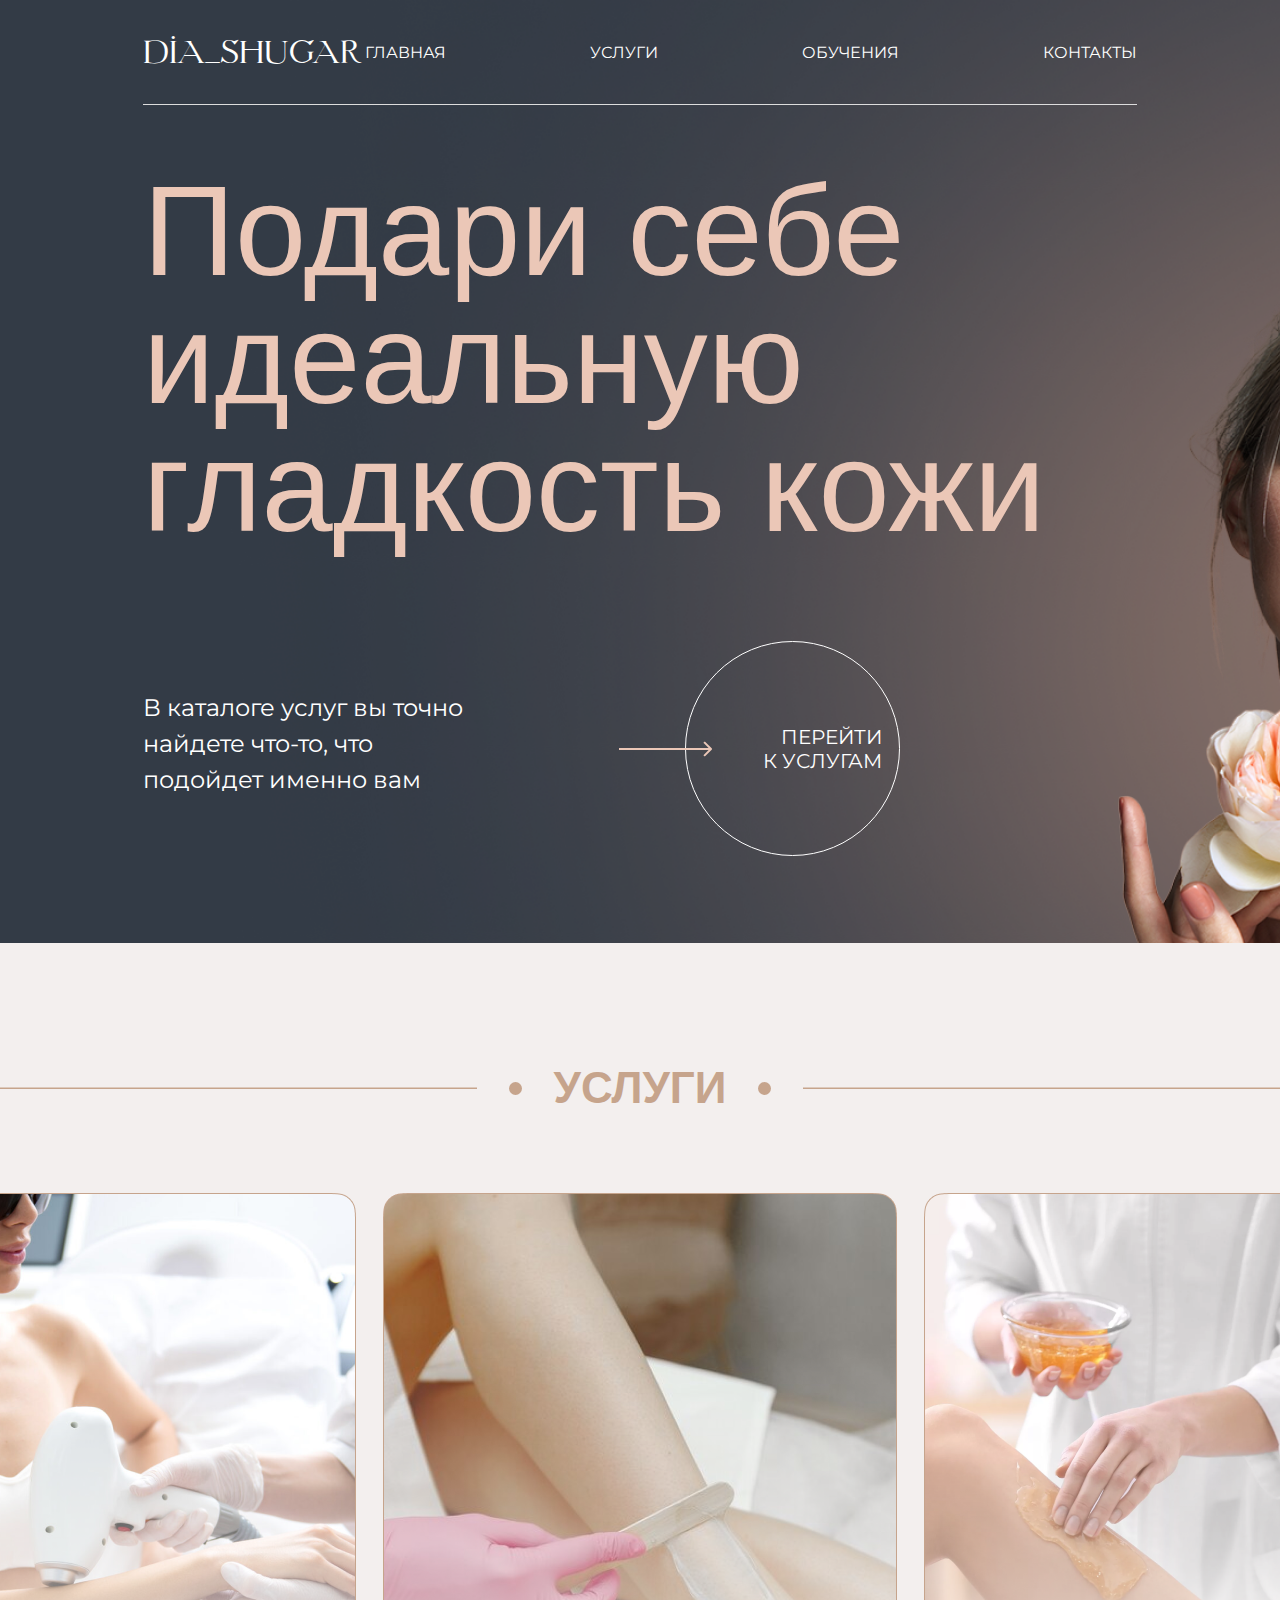
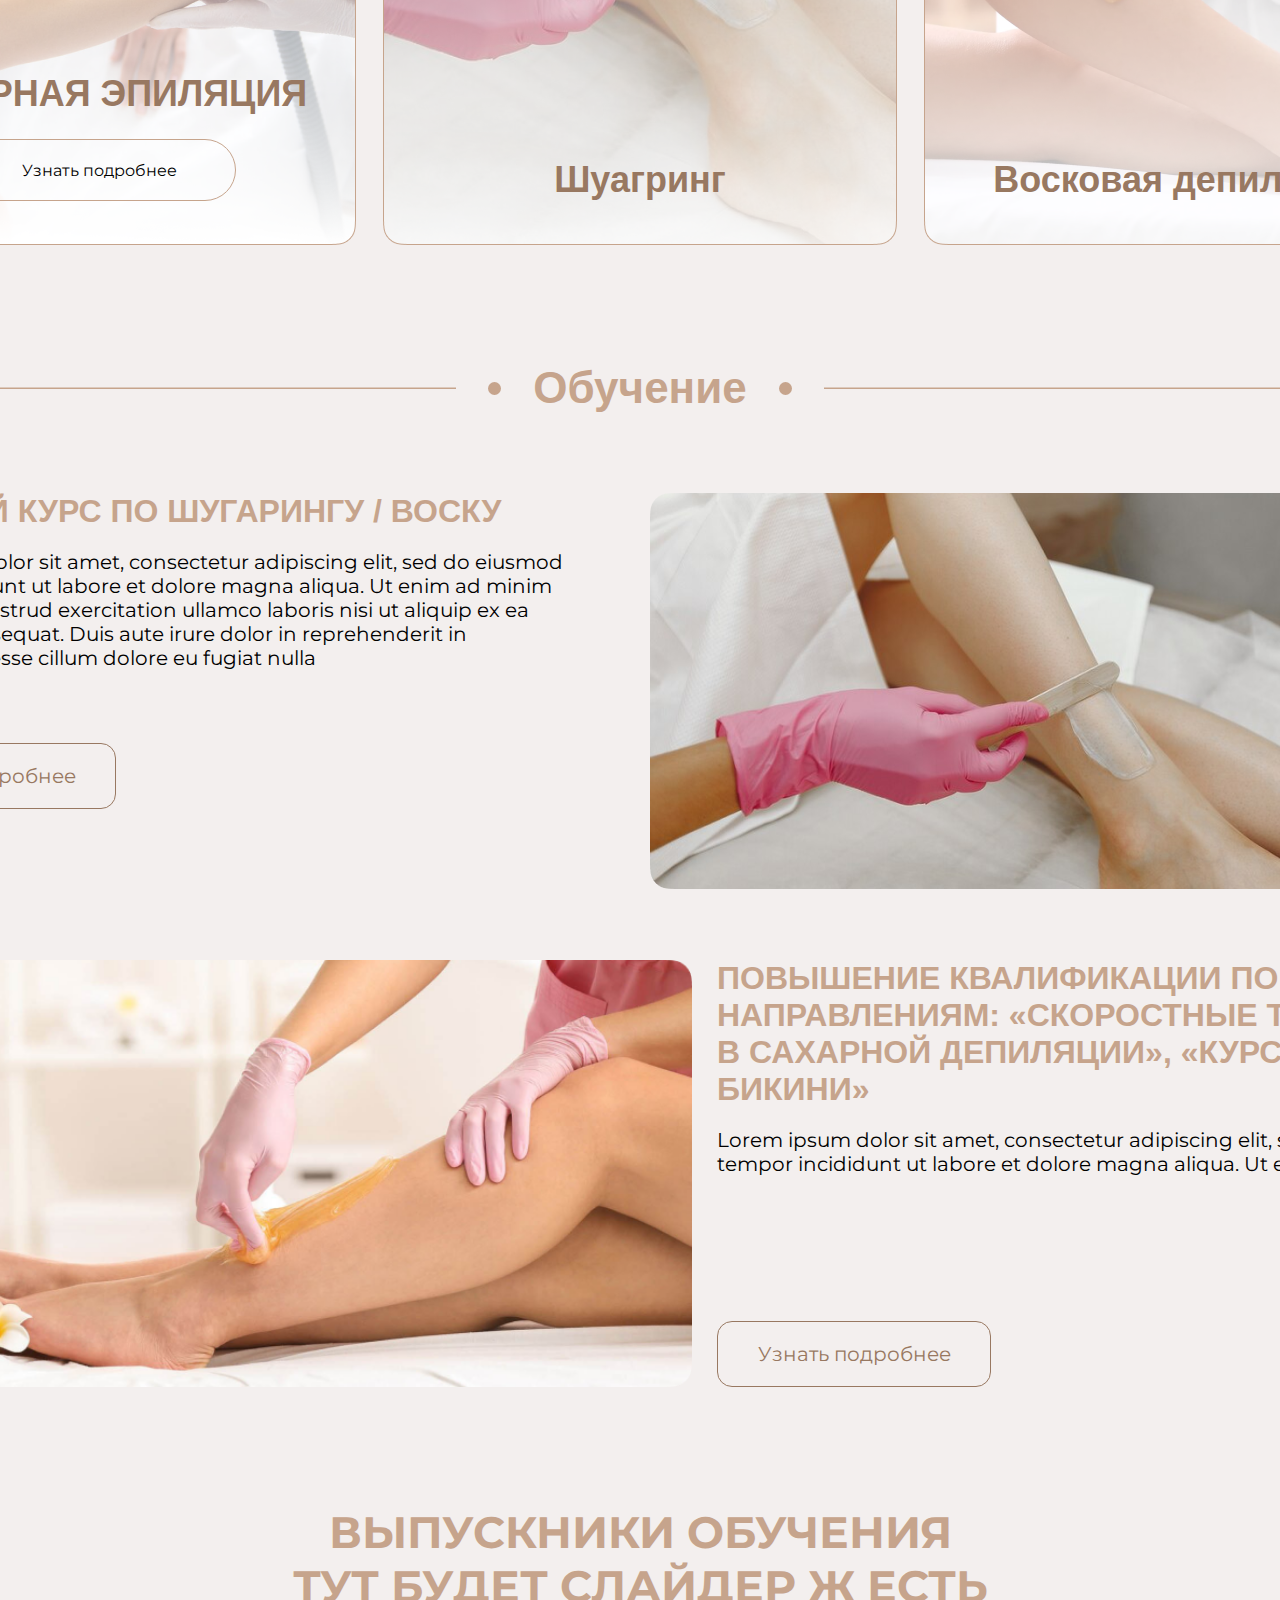
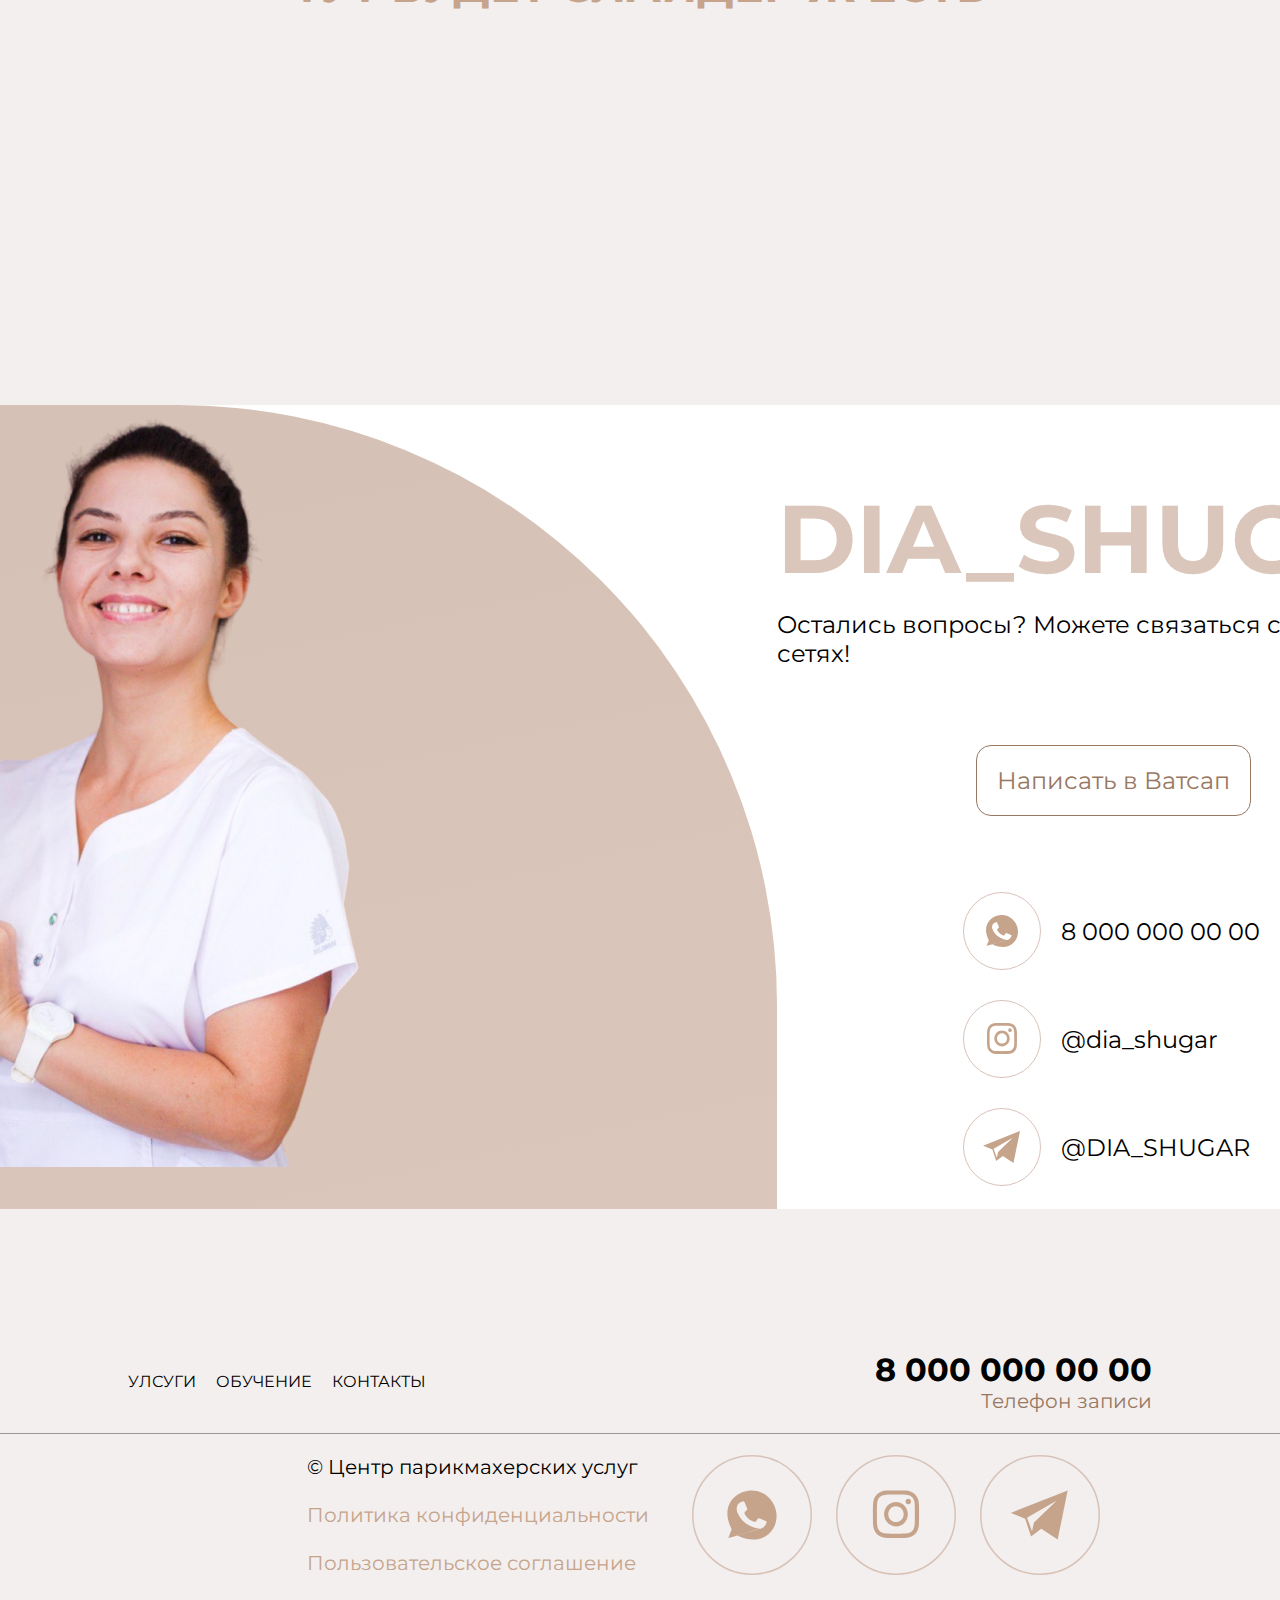
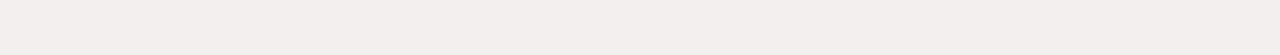
==== index.html @ 5a1cbea7 "V1.0.3" ====
<!DOCTYPE html>
<html lang="en">

<head>
    <meta charset="UTF-8">
    <meta name="viewport" content="width=device-width, initial-scale=1.0">
    <link rel="stylesheet" href="https://fonts.googleapis.com/css2?family=Montserrat:wght@400;700&display=swap">

    <link rel="stylesheet" href="css/style.css">
    <link rel="stylesheet" href="css/adaptive.css">

    <title>DIA_SHUGAR</title>
</head>

<body>
    <header>
        <div class="centerBlock">
            <h1>DIA_SHUGAR</h1>
            <nav>
                <ul>
                    <li><a href="index.html">ГЛАВНАЯ</a></li>
                    <li><a href="#">УСЛУГИ</a></li>
                    <li><a href="#">ОБУЧЕНИЯ</a></li>
                    <li><a href="#">КОНТАКТЫ</a></li>
                </ul>
            </nav>
        </div>
    </header>

    <div class="banner-box">
        <div class="banner-box_div">
            <div class="banner-box_div_left">
                <h1>Подари себе идеальную гладкость кожи</h1>
                <div class="banner-box_div_left_bottom">
                    <p>В каталоге услуг вы точно найдете что-то, что подойдет именно вам</p>
                    <a href="#" class="banner-box_div_left_bottom_button">
                        <svg xmlns="http://www.w3.org/2000/svg" width="93" height="16" viewBox="0 0 93 16" fill="none">
                            <path
                                d="M92.7071 8.7071C93.0976 8.31657 93.0976 7.68341 92.7071 7.29289L86.3431 0.928925C85.9526 0.5384 85.3195 0.5384 84.9289 0.928925C84.5384 1.31945 84.5384 1.95261 84.9289 2.34314L90.5858 7.99999L84.9289 13.6568C84.5384 14.0474 84.5384 14.6805 84.9289 15.0711C85.3195 15.4616 85.9526 15.4616 86.3431 15.0711L92.7071 8.7071ZM8.74228e-08 9L92 8.99999L92 6.99999L-8.74228e-08 7L8.74228e-08 9Z"
                                fill="#EBC7B7" />
                        </svg>
                        <div class="banner-box_div_left_bottom_button_text">
                            ПЕРЕЙТИ <br> К УСЛУГАМ
                        </div>
                    </a>
                </div>
            </div>

            <div class="banner-box_div_right">
                <img src="img/woman.png" alt="#">
            </div>
        </div>
    </div>

    <section class="services">
        <div class="title">
            <img src="img/point.svg" alt="">
            <img src="img/Line.png" alt="">
            <img src="img/point.svg" alt="">
            <h1>УСЛУГИ</h1>
            <img src="img/point.svg" alt="">
            <img src="img/Line.png" alt="">
            <img src="img/point.svg" alt="">
        </div>

        <div class="services_list_card">
            <div class="services_card_1 card">
                <h1>ЛАЗЕРНАЯ ЭПИЛЯЦИЯ</h1>
                <div class="service_button">
                    Узнать подробнее
                </div>
            </div>

            <div class="services_card_2 card">
                <!-- <img src="img/sugaring.png" alt="#"> -->
                <h1>Шуагринг</h1>
            </div>

            <div class="services_card_3 card">
                <!-- <img src="img/waxing.png" alt="#"> -->
                <h1>Восковая депиляция</h1>
            </div>

        </div>

    </section>

    <section class="training">
        <div class="title">
            <img src="img/point.svg" alt="">
            <img src="img/Line.png" alt="">
            <img src="img/point.svg" alt="">
            <h1>Обучение</h1>
            <img src="img/point.svg" alt="">
            <img src="img/Line.png" alt="">
            <img src="img/point.svg" alt="">
        </div>

        <div class="training-row">
            <div class="training-row_left">
                <div class="training-row_info">
                    <h2>БАЗОВЫЙ КУРС ПО ШУГАРИНГУ / ВОСКУ</h2>

                    <P>Lorem ipsum dolor sit amet, consectetur adipiscing elit, sed do eiusmod tempor
                        incididunt ut labore et dolore magna aliqua. Ut enim ad minim veniam,
                        quis nostrud exercitation ullamco laboris nisi ut aliquip ex ea commodo
                        consequat. Duis aute irure dolor in reprehenderit in voluptate velit esse
                        cillum dolore eu fugiat nulla
                    </P>

                    <div class="training-row_right_mobile">
                        <img src="img/sugaring2.png" alt="#" class="desktop_image">
                    </div>

                    <div class="btnLearnMore">
                        Узнать подробнее
                    </div>

                </div>

                <div class="training-row_right">
                    <img src="img/sugaring2.png" alt="#">
                </div>
            </div>



            <div class="training-row_right">
                <div class="training-row_right">
                    <img src="img/waxing2.png" alt="#" class="desktop_image">
                </div>

                <div class="training-row_info">
                    <h2>
                        ПОВЫШЕНИЕ КВАЛИФИКАЦИИ ПО НАПРАВЛЕНИЯМ: «СКОРОСТНЫЕ ТЕХНИКИ В САХАРНОЙ ДЕПИЛЯЦИИ», «КУРС ПО БИКИНИ»
                    </h2>

                    <P>Lorem ipsum dolor sit amet, consectetur adipiscing elit, sed do eiusmod
                        tempor incididunt ut labore et dolore magna aliqua. Ut enim
                    </P>

                    <div class="training-row_right_mobile">
                        <img src="img/waxing2.png" alt="#">
                    </div>


                    <div class="btnLearnMore">
                        Узнать подробнее
                    </div>

                </div>
            </div>
        </div>

    </section>

    <section class="graduates">
        <div class="graduates-title">
            <h1>ВЫПУСКНИКИ ОБУЧЕНИЯ</h1>
        </div>

        <div class="graduates-list">
            <h1>ТУТ БУДЕТ СЛАЙДЕР Ж ЕСТЬ</h1>

        </div>

    </section>

    <section class="address">
    </section>

    <section class="additional-information">
        

        <div class="additional-information_left">
            <div class="additional-information_left_background">
                <img src="img/photo.png" alt="#">
            </div>

        </div>

        <div class="additional-information_right">
            <h1>DIA_SHUGAR</h1>
            <p>Остались вопросы? Можете связаться с нами в соц сетях! </p>

            <div class="sendInWhatsApp">
                Написать в Ватсап
            </div>

            <div class="additional-information_right_left">
                <div class="connection">
                    <img src="img/whatsap.svg" alt="">
                    8 000 000 00 00
                </div>

                <div class="connection">
                    <img src="img/instagram.svg" alt="#">
                    @dia_shugar
                </div>

                <div class="connection">
                    <img src="img/telegram.svg" alt="#">
                    @DIA_SHUGAR
                </div>
            </div>
        </div>

        <div class="additional-information_right_left_mobile">

            <div class="additional-information_right_left_mobile_container">

                <div class="connection">
                    <img src="img/whatsap.svg" alt="">
                    8 000 000 00 00
                </div>
    
                <div class="connection">
                    <img src="img/instagram.svg" alt="#">
                    @dia_shugar
                </div>
    
                <div class="connection">
                    <img src="img/telegram.svg" alt="#">
                    @DIA_SHUGAR
                </div>

            </div>

        </div>

    </section>

    <footer>
        <div class="upper_footer">
            <ul>
                <li><a href="#">УЛСУГИ</a></li>
                <li><a href="#">ОБУЧЕНИЕ</a></li>
                <li><a href="#">КОНТАКТЫ</a></li>
            </ul>

            <div class="phone">
                <h2>8 000 000 00 00</h2>
                <p>Телефон записи</p>
            </div>

        </div>

        <hr>

        <div class="bottom_footer">
            <div class="bottom_footer_text">
                <p class="c">© Центр парикмахерских услуг</p>
                <p>Политика конфиденциальности</p>
                <p>Пользовательское соглашение</p>
            </div>

            <div class="bottom_footer_icons">
                <img src="img/whatsap.svg" alt="#">
                <img src="img/instagram.svg" alt="#">
                <img src="img/telegram.svg" alt="#">
            </div>

        </div>

    </footer>

</body>

</html>
---- css/style.css ----
* {
    margin: 0;
    padding: 0;
    box-sizing: border-box;
    font-family: 'Montserrat', sans-serif;
}

@font-face {
    font-family: 'Palatino Linotype';
    src: url('../font/palatinolinotype_roman.ttf') format('truetype');

    font-family: 'Literature Decor';
    src: url('../font/Literature-Decor.ttf') format('truetype');
}

:root {
    --palatino: "Palatino Linotype", sans-serif;
    --literature: "Literature Decor", sans-serif;
}

header {
    display: flex;
    justify-content: center;
    align-items: center;
    position: absolute;
    padding: 0 143px;
    width: 100%;
}

.centerBlock {
    width: 1920px;
    border-bottom: 1px solid #DDDDDD;
    display: flex;
    justify-content: space-between;
    padding: 33px 0;
    align-items: center;
}

header h1 {
    color: #FFF;
    font-family: var(--literature);
    font-size: 32px;
    font-style: normal;
    font-weight: 400;
    line-height: normal;
}

header nav ul {
    display: flex;
    gap: 144px;
}

header nav ul li {
    list-style: none;
}

header nav ul li a {
    text-decoration: none;
    color: white;
    font-family: 'Montserrat', sans-serif;
    font-size: 16px;
}

header nav ul li a:hover {
    color: #C6A48C;
}

.banner-box {
    height: 943px;
    background: url('../img/banner.png');
    background-size: cover;
    display: flex;
    justify-content: center;
    width: 100%;
    padding: 0 143px;
}

.banner-box_div {
    display: flex;
    align-items: center;
    width: 1920px;
    height: 100%;
}

.banner-box_div_left {
    display: flex;
    flex-direction: column;
    gap: 90px;
    margin-top: 80px;
}

.banner-box_div_left h1 {
    color: #EBC7B7;
    width: 950px;
    font-family: var(--palatino);
    font-size: 128px;
    font-style: normal;
    font-weight: 400;
    line-height: 100%;
}

.banner-box_div_left p {
    width: 324px;
    height: 117px;
    color: #FFF;
    font-size: 24px;
    font-style: normal;
    font-weight: 400;
    line-height: 150%;
}

.banner-box_div_left_bottom {
    display: flex;
    gap: 218px;
    align-items: center;
}

.banner-box_div_left_bottom_button {
    width: 215px;
    height: 215px;
    display: flex;
    align-items: center;
    justify-content: center;
    border: 1px solid #fff;
    border-radius: 50%;
    gap: 54px;
    position: relative;
    text-decoration: none;
}

.banner-box_div_left_bottom_button svg {
    position: absolute;
    left: -67px;
}

.banner-box_div_left_bottom_button_text {
    width: 100%;
    text-align: right;
    color: #FFF;
    font-size: 20px;
    font-style: normal;
    font-weight: 400;
    line-height: normal;
    text-transform: uppercase;
    padding-right: 17px;
}

.banner-box_div_right {
    position: relative;
    height: 100%;
}

.banner-box_div_right img {
    position: absolute;
    bottom: 0;
}

.services {
    display: flex;
    flex-direction: column;
    align-items: center;
    background-color: #F3EFEE;
    padding-top: 120px;
    /* padding-bottom: 120px; */
}

.title {
    display: flex;
    justify-content: center;
    align-items: center;
    gap: 32px;
    margin-bottom: 80px;
}

.title h1 {
    display: flex;
    color: #C6A48C;
    font-size: 44px;
    font-family: var(--palatino);
}


.services_list_card {
    display: flex;
    gap: 27px;
    position: relative;
    text-align: center;
}

.services_card_1 {
    background-image: url("/img/laserHairRemoval.png");
}


.services_card_3 {
    background-image: url("/img/waxing.png");
}

.services_card_3 h1 {
    margin-bottom: 44px;
}

.card {
    display: flex;
    flex-direction: column;
    justify-content: end;
    align-items: center;
    width: 514px;
    height: 652px;
}

.services_card_2 {
    background-image: url("/img/sugaring.png");
}

.services_card_2 h1 {
    margin-bottom: 44px;
}

.services_list_card h1 {
    font-family: var(--palatino);
    font-size: 36px;
    color: #987861;
}

.service_button {
    display: flex;
    align-items: center;
    justify-content: center;
    border: 1px solid #C6A48C;
    margin-bottom: 44px;
    padding: 10px;
    width: 274px;
    border-radius: 50px;
    height: 62px;
    margin-top: 24px;
}

.service_button:hover {
    background-color: #C6A48C;
    color: white;
}

.training {
    display: flex;
    flex-direction: column;
    align-items: center;
    background-color: #F3EFEE;
    padding-top: 118px;
    padding-bottom: 118px;
}

.training-title {
    display: flex;
    justify-content: center;
}

.training-title h1 {
    color: #C6A48C;
    font-size: 44px;
    margin-bottom: 80px;
}

.training-row {
    display: flex;
    flex-direction: column;
    align-items: center;
    gap: 71px;

}

.training-row_left {
    display: flex;
    gap: 87px;
}

.training-row_info {
    display: flex;
    flex-direction: column;
}

.training-row_info h2 {
    color: #C6A48C;
    font-size: 32px;
    font-family: var(--palatino);
    width: 721px;
}

.training-row_info p {
    margin-top: 20px;
    font-size: 20px;
    font-family: 'Montserrat', sans-serif;
    width: 721px;
    height: 149px;
}

.btnLearnMore {
    text-align: center;
    color: #987861;
    font-size: 20px;
    font-family: 'Montserrat', sans-serif;
    border: 1px solid #987861;
    padding: 20px;
    border-radius: 15px;
    width: 274px;
    margin-top: 44px;
}

.btnLearnMore:hover {
    background-color: #987861;
    color: white;
}


.training-row_right {
    display: flex;
    gap: 87px;
}

.tra

.training-row_right .training-row_info h2 {
    width: 721px;
    height: 195px;
}

.graduates {
    display: flex;
    flex-direction: column;
    align-items: center;
    background-color: #F3EFEE;
    height: 500px;
}

.graduates h1 {
    color: #C6A48C;
    font-size: 44px;
}

.graduates-list {
    display: flex;
    justify-content: center;
    align-items: center;
}

/*  */

/*  */


.additional-information {
    display: flex;
    justify-content: center;
    background-color: white;
}

.additional-information_left_background {
    width: 946px;
    height: 804px;
    border-radius: 0px 600px 0px 0px;
    background: linear-gradient(168deg, rgba(190, 173, 161, 0.20) 13.41%, rgba(218, 197, 186, 0.00) 91.09%), #DBC6BB;
}

.additional-information_left_background img {
    width: 547px;
    height: 762px;
}

.additional-information_right {
    display: flex;
    flex-direction: column;
    align-items: center;
    margin-top: 75px;
}

.additional-information_right h1 {
    color: #DBC6BB;
    font-size: 96px;
}

.additional-information_right p {
    font-size: 24px;
    font-family: 'Montserrat', sans-serif;
    color: black;
    margin-top: 13px;
}

.sendInWhatsApp {
    border: 1px solid #987861;
    color: #987861;
    border-radius: 15px;
    padding: 20px;
    font-size: 24px;
    font-family: 'Montserrat', sans-serif;
    text-align: center;
    margin-top: 77px;
}

.connection {
    display: flex;
    align-items: center;
    width: 300px;
    gap: 20px;
}

.additional-information_right_left {
    display: flex;
    flex-direction: column;
    gap: 30px;
    margin-top: 76px;
    font-size: 24px;
}

footer {
    display: flex;
    flex-direction: column;
    justify-content: center;
    align-items: center;
    background-color: #F3EFEE;
    padding-bottom: 80px;
    padding-top: 141px;
}

.phone {
    display: flex;
    flex-direction: column;
    align-items: end;
    color: #000;
    font-family: 'Montserrat', sans-serif;
}

.phone h2 {
    font-size: 32px;
}

.phone p {
    color: #987861;
    font-family: 'Montserrat', sans-serif;
    font-size: 20px;
}

.upper_footer {
    display: flex;
    justify-content: space-between;
    align-items: center;
    width: 80%;
    /* Измените значение в зависимости от ваших требований */
}

footer ul {
    display: flex;
    gap: 20px;
    margin: 0;
    padding: 0;
}

footer ul li {
    list-style: none;
}

footer ul li a {
    text-decoration: none;
    color: black;
    font-family: 'Montserrat', sans-serif;
}

footer hr {
    background: #987861;
    width: 1636px;
    height: 1px;
    margin-top: 20px;
    margin-bottom: 20px;
}

.bottom_footer {
    display: flex;
}

.bottom_footer_text {
    width: 385px;
    display: flex;
    flex-direction: column;
    /* justify-content: space-between; */
    gap: 24px;
}

.bottom_footer_text p {
    font-size: 20px;
    font-family: 'Montserrat', sans-serif;
    color: #C6A48C;
}

.bottom_footer_text .c {
    color: black;
}

.bottom_footer_icons {
    display: flex;
    gap: 24px;
}

.bottom_footer_icons img {
    max-width: 100%; /* Чтобы избежать изменения размеров изображения */
}

.secondary-pages h1 {
    color: black;
}

.secondary-pages nav ul li a {
    color: black;
}

/* Лазерная эпиляция  */
.laserRemoval {
    display: flex;
    flex-direction: column;
    padding: 183px 143px 0;
}

.laserRemoval_box_1 {
    display: flex;
    gap: 64px;
}

.laserRemoval_box_1_right p {
    display: flex;
    flex-direction: column;
    font-size: 20px;
    font-family: 'Montserrat', sans-serif;
}

.laserRemoval_box_1_right h1 {
    /* font-family: var(--literature); */
    margin-top: 34px;
    margin-bottom: 34px;
    font-size: 40px;
}

.laserRemoval_box_1_left {
    display: flex;
    flex-direction: column;
}

.laserRemoval_box_1_left h1 {
    font-size: 48px;
    color: #C6A48C;
    margin-bottom: 37px;
    font-family: var(--literature);
}

.laserRemoval_box_2 {
    display: flex;
    gap: 270px;
}

.laserRemoval_box_2_left h1 {
    font-size: 30px;
    font-family: var(--literature);
    margin-top: 80px;
}

.laserRemoval_box_2_left_b {
    width: 624px;
    font-size: 20px;
    font-family: 'Montserrat', sans-serif;
}

.laserRemoval_box_2_left_b1_title {
    margin-top: 32px;
    margin-bottom: 20px;
}

.laserRemoval_box_2_right {
    display: flex;
    flex-direction: column;
}

.laserRemoval_box_2_right_text {
    display: flex;
    gap: 22px;
}

.laserRemoval_box_2_right_text p {
    font-size: 20px;
    font-family: 'Montserrat', sans-serif;
}

.laserRemoval_box_2_right {
    margin-top: 80px;
}

.laserRemoval_box_1_right h1 {
    font-family: var(--literature);
    font-size: 30px;
}

.laserRemoval_box_2_right_bottom {
    margin-top: 124px;
}

.laserRemoval_box_2_right_upper h1 {
    font-family: var(--literature);
    font-size: 30px;
    margin-bottom: 32px;
}

.laserRemoval_box_2_right_bottom h1 {
    font-family: var(--literature);
    font-size: 30px;
    margin-bottom: 32px;
}

.laserRemoval_box_2_right_bottom p {
    font-size: 20px;
    font-family: 'Montserrat', sans-serif;
}

.laserRemoval_box_3 {
    display: flex;
    margin-top: 80px;
    gap: 170px;
}

.laserRemoval_box_3 h1 {
    margin-bottom: 32px;
}

.laserRemoval_box_3 p {
    font-size: 20px;
    font-family: 'Montserrat', sans-serif;
}

.laserRemoval_box_3_left h1 {
    font-family: var(--literature);
    font-size: 30px;
    width: 720px;
}

.laserRemoval_box_3_left p {
    display: flex;
    flex-direction: column;
    width: 624px;   
}

.laserRemoval_box_3_right h1 {
    font-family: var(--literature);
    font-size: 30px;
}

.before-after {
    background-color: #DBD7D2;
    height: 779px;
}

.feedback {
    height: 400px;
    background-color:#F3EFEE;
}

.gift-certificates {
    display: flex;
    flex-direction: column;
    align-items: center;
    height: 500px;
}
.gift-certificates_title h1 {
    font-family: var(--literature);
    font-size: 30px;
    color: #C6A48C;
    font-size: 48px;
}

.sugaring {
    display: flex;
    padding-top: 187px;
    justify-content: center;
    gap: 84px;
}

.sugaring h1 {
    color: #C6A48C;
    font-size: 48px;
    font-family: var(--literature);

}

.sugaring_left_1 img {
    margin-top: 37px;
}

.sugaring_left_2 {
    display: flex;
    flex-direction: column;
    gap: 30px;
}

.sugaring_left_2 h1 {
    margin-top: 80px;
    color: #000;
    font-size: 40px;
    width: 626px;
    margin-bottom: 43px;
}


.sugaring_left_2_card_title {
    display: flex;
    gap: 20px;
    width: 624px;
}

.sugaring_left_2_card p {
    margin-top: 10px;
    font-size: 20px;
    width: 624px;
}

.sugaring_left_2_card h2 {
    font-size: 20px;   
}


.sugaring_right {
    margin-top: 37px;
}

.sugaring_right p {
    font-size: 20px;
    font-family: 'Montserrat', sans-serif;
    width: 845px;
}

.sugaring_right_2 {
    display: flex;
    flex-direction: column;
    margin-top: 34px;
}

.sugaring_right_2 h1 {
    font-size: 40px;
    color: #000;
    font-family: var(--literature);
}

.sugaring_right_2_card {
    display: flex;
    flex-direction: column;
    gap: 30px;
}

.sugaring_right_2_card_title {
    display: flex;
    margin-top: 32px;
    gap: 20px;
}

.waxing {
    display: flex;
    padding-top: 167px;
    gap: 64px;
    justify-content: center;
}


.waxing_left {
    display: flex;
    flex-direction: column;
    gap: 80px;
}

.waxing_left_1 {
    display: flex;
    flex-direction: column;
    gap: 37px;
}

.waxing_left_2 {
    display: flex;
    flex-direction: column;
    gap: 43px;
    width: 624px;
}

.waxing_left_2_card_title {
    display: flex;
    gap: 20px;
}

.waxing_left_2_card {
    display: flex;
    flex-direction: column;
    gap: 30px;
}

.waxing_left_2_card p {
    font-size: 20px;
    font-family: 'Montserrat', sans-serif;
}

.waxing_right_1 p {
    font-size: 20px;
    font-family: 'Montserrat', sans-serif;
    width: 845px;
}

.waxing_right_2 {
    display: flex;
    flex-direction: column;
}

.waxing_right_2 h1 {
    margin-top: 44px;
    margin-bottom: 80px;
    font-size: 40px;
    font-family: var(--literature);
    width: 610px;
}

.waxing_right_2 p {
    display: flex;
    flex-direction: column;
    font-size: 20px;
    font-family: 'Montserrat', sans-serif;
    width: 869px;
}

.waxing_right_3 {
    display: flex;
    flex-direction: column;
    margin-top: 80px;
}

.waxing_right_3 h1 {
    font-family: var(--literature);
    font-size: 40px;
    margin-bottom: 56px;
}

.waxing_right_3 p {
    font-family: 'Montserrat', sans-serif;
    font-size: 20px;
}


.waxing_right_3_card {
    display: flex;
    gap: 31px;
}

.waxing_right_3_list_card {
    display: flex;
    flex-direction: column;
    margin-top: 31px;
    gap: 30px;
    width: 624px;
    margin-left: 119px;
}

.waxing_right_4 {
    display: flex;
    flex-direction: column;
}

.waxing_right_4  {
    margin-top: 85px;
}

.waxing_right_4 h1 {
    font-family: var(--literature);
    font-size: 40px;
    width: 643px;
    margin-bottom: 32px;
}

.waxing_right_4 p {
    font-family: 'Montserrat', sans-serif;
    font-size: 20px;
    width: 624px;
}

.training-row_right_mobile {
    display: none;
}

.additional-information_right_left_mobile {
    display: none;
}
---- css/adaptive.css ----
/* Адаптивый дизайн для главной страницы */
@media (min-width: 320px) and (max-width: 768px) { 
    header {
        display: none;
    }

    .services {
        padding-top: 0;
        padding-top: 20px;
    }

    .services_list_card {
        flex-direction: column;
        align-items: center;
        width: 300px;
    }

    .services_list_card .card {
        width: 280px;
        border: 1px solid #C6A48C;
        border-radius: 20px;
    }

    .services_list_card .card h1 {
        font-size: 30px;
    }

    .service_button {
        width: auto;
    }

    .title {
        margin-bottom: 30px;
    }
    .title img {
        display: none;
    }

    .training {
        padding-top: 20px;
        justify-content: center;
    }

    .training img {
        /* display: none; */
        width: 300px;
    }

    .training-row_left {
        flex-direction: column;
        gap: 30px;
    }

    .training-row_info {
        display: flex;
        flex-direction: column;
    }

    .training-row_info h2 {
        font-size: 20px;
        width: 300px;
    }

    .training-row_info p {
        font-size: 16px;
        width: 300px;
    }

    .btnLearnMore {
        margin-top: 70px;
        align-items: center;
        justify-content: center;
    }

    .training-row_right {
        display: block;
    }

    .desktop_image {
        display: none;
    }

    .training-row_right_mobile {
        display: block;
    }


    .graduates {
        display: none;
    }

    .additional-information {
        flex-direction: column;
    }

    .additional-information_left_background {
        width: auto;
        height: 431px;
    }

    .additional-information_left_background img {
        width: 310px;
        height: auto;
    }

    .additional-information_right h1 {
        font-size: 40px;
    }

    .additional-information_right p {
        font-size: 18px;
    }

    .sendInWhatsApp {
        margin-top: 0;
        margin-top: 20px;
    }

    footer {
        display: none;
    }

    .banner-box {
        display: none;
    }
}

@media (min-width:768px) and (max-width: 1200px) {
    header {
        display: none;
    }

    .services {
        padding-top: 0;
        padding-top: 20px;
    }

    .services_list_card {
        justify-content: center;
    }

    .services_list_card .card {
        border: 1px solid #C6A48C;
        border-radius: 20px;
    }

    .services_list_card .card h1 {
        font-size: 30px;
    }

    .card {
        display: flex;
        width: 200px;
        /* flex-direction: column; */
    }

    .service_button {
        width: auto;
    }

    .title {
        margin-bottom: 30px;
    }
    .title img {
        display: none;
    }

    .training {
        padding-top: 20px;
        justify-content: center;
    }

    .training img {
        /* display: none; */
        width: 300px;
    }

    .training-row_left {
        flex-direction: column;
        align-items: center;
        gap: 30px;
    }

    .training-row_info {
        display: flex;
        flex-direction: column;
        align-items: center;
    }

    .training-row_info h2 {
        font-size: 20px;
        /* width: 300px; */
    }

    .training-row_info p {
        font-size: 16px;
        height: 20px;
    }

    .btnLearnMore {
        align-items: center;
        justify-content: center;
    }

    .training-row_right {
        display: block;
    }

    .desktop_image {
        display: none;
    }

    .training-row_right_mobile {
        display: flex;
        justify-content: center;
        align-items: center;
    }

    .training-row_right_mobile {
        margin-top: 40px;
    }    


    .graduates {
        display: none;
    }

    .additional-information {
        /* flex-direction: column; */
    }

    .additional-information_left_background {
        width: auto;
        height: 431px;
    }

    .additional-information_left_background img {
        width: 310px;
        height: auto;
    }

    .additional-information_right h1 {
        font-size: 40px;
    }

    .additional-information_right p {
        font-size: 18px;
    }

    .sendInWhatsApp {
        margin-top: 0;
        margin-top: 20px;
    }

    .additional-information_right_left {
        display: none;
    }

    .additional-information_right_left_mobile {
        display: flex;
        flex-direction: column;
        margin-left: 20px;
        margin-top: 120px;
    }

    .connection img {
        height: 30px;
        width: 30px;
    }

    .additional-information_right_left_mobile_container {
        display: none;
        flex-direction: column;
    }

    footer {
        display: none;
    }

    .banner-box {
        display: none;
    }
}

/* Адпативный дизайн для лазерной депиляции */
@media (min-width: 320px) and (max-width: 768px) {
    .laserRemoval {
        padding: 0;
        align-items: center;
    }

    .laserRemoval_box_1 {
        flex-direction: column;
        margin-top: 20px;
        margin-left: 20px;
        margin-right: 20px;
        margin-bottom: 20px;
    }

    .laserRemoval_box_1_left {
        align-items: center;
    }

    .laserRemoval_box_1_left h1 {
        font-size: 25px;
    }

    .laserRemoval_box_1_left img {
        width: 300px;
    }

    .laserRemoval_box_1 p {
        width: 400px;
    }

    .laserRemoval_box_1_right {
        display: flex;
        flex-direction: column;
        align-items: center;
        gap: 0px;
    }

    .laserRemoval_box_1_right {
        align-items: center;
    }

    .laserRemoval_box_1_right h1 {
        width: auto;
        font-size: 25px;
    }

    .laserRemoval_box_1_right p {
        font-size: 18px;
        width: auto;
    }

    .laserRemoval_box_2 {
        margin-left: 20px;
        margin-right: 20px;
    }

    .laserRemoval_box_2_right {
        gap: 0px;
    }

    .laserRemoval_box_2 {
        flex-direction: column;
        gap: 10px;
    }

    .laserRemoval_box_2_left h1 {
        font-size: 20px;
        margin-top: 0;
    }

    .laserRemoval_box_2_left_b {
        width: auto;
    }


    .laserRemoval_box_3 {
        display: none;
    }

    .before-after {
        display: none;
    }

    .feedback {
        display: none;
    }

    .gift-certificates {
        display: none;
    }
}

@media (min-width:768px) and (max-width: 1200px) {
    .laserRemoval {
        padding: 0;
        align-items: center;
    }

    .laserRemoval_box_1 {
        flex-direction: column;
        margin-top: 20px;
        margin-left: 20px;
        margin-right: 20px;
        margin-bottom: 20px;
    }

    .laserRemoval_box_1_left {
        align-items: center;
    }

    .laserRemoval_box_1_left h1 {
        font-size: 25px;
    }

    .laserRemoval_box_1_left img {
        width: auto;
    }

    .laserRemoval_box_1 p {
        width: 400px;
    }

    .laserRemoval_box_1_right {
        display: flex;
        flex-direction: column;
        align-items: center;
        gap: 0px;
    }

    .laserRemoval_box_1_right {
        align-items: center;
    }

    .laserRemoval_box_1_right h1 {
        width: auto;
        font-size: 25px;
    }

    .laserRemoval_box_1_right p {
        font-size: 18px;
        width: auto;
    }

    .laserRemoval_box_2 {
        margin-left: 20px;
        margin-right: 20px;
    }

    .laserRemoval_box_2_right {
        gap: 0px;
    }

    .laserRemoval_box_2 {
        flex-direction: column;
        gap: 10px;
    }

    .laserRemoval_box_2_left h1 {
        font-size: 20px;
        margin-top: 0;
    }

    .laserRemoval_box_2_left_b {
        width: auto;
    }


    .laserRemoval_box_3 {
        display: none;
    }

    .before-after {
        display: none;
    }

    .feedback {
        display: none;
    }

    .gift-certificates {
        display: none;
    }
}

/*Адаптивный дизайн для шугаринга*/
@media (min-width: 320px) and (max-width: 768px) {
    header {
        display: none;
    }

    .sugaring {
        flex-direction: column;
        align-items: center;
        padding-top: 0;
    }

    .sugaring_left_1 img {
        width: 300px;
    }

    .sugaring_left_2 h1 {
        font-size: 20px;
        width: 300px;
    }

    .sugaring_left_2_card .sugaring_left_2_card_title {
        width: 300px;
    }

    .sugaring_left_2_card p {
        width: 300px;
    }

    .sugaring_right {
        display: flex;
        flex-direction: column;
        align-items: center;
    }

    .sugaring_right p {
        font-size: 16px;
        width: 300px;
    }

    .sugaring_right_2 {
        align-items: center;
    }

    .sugaring_right_2 h1 {
        font-size: 20px;
        text-align: center;
    }

    .sugaring_right_2_card {
        align-items: center;
    }
}

@media (min-width:768px) and (max-width: 1200px) {
    header {
        display: none;
    }

    .sugaring {
        flex-direction: column;
        align-items: center;
        padding-top: 0;
    }

    .sugaring_left_1 img {
        width: 300px;
    }

    .sugaring_left_2 {
        /* flex-direction: column; */
    }

    .sugaring_left_2 h1 {
        font-size: 20px;
        width: 300px;
    }

    .sugaring_left_2_card .sugaring_left_2_card_title {
        width: 300px;
    }

    .sugaring_left_2_card p {
        width: 300px;
    }

    .sugaring_right {
        display: flex;
        flex-direction: column;
        align-items: center;
    }

    .sugaring_right p {
        font-size: 16px;
        width: 300px;
    }

    .sugaring_right_2 {
        align-items: center;
    }

    .sugaring_right_2 h1 {
        font-size: 20px;
        text-align: center;
    }

    .sugaring_right_2_card {
        align-items: center;
    }
}

/* Адаптивный дизайн для восковой депиляции*/
@media (min-width: 320px) and (max-width: 768px) {
    header {
        display: none;
    }

    .waxing {
        padding-top: 0;
        flex-direction: column;
        align-items: center;
    }

    .waxing_left_2_card h1 {
        font-size: 20px;
    }

    .waxing_right {
        display: none;
    }
}
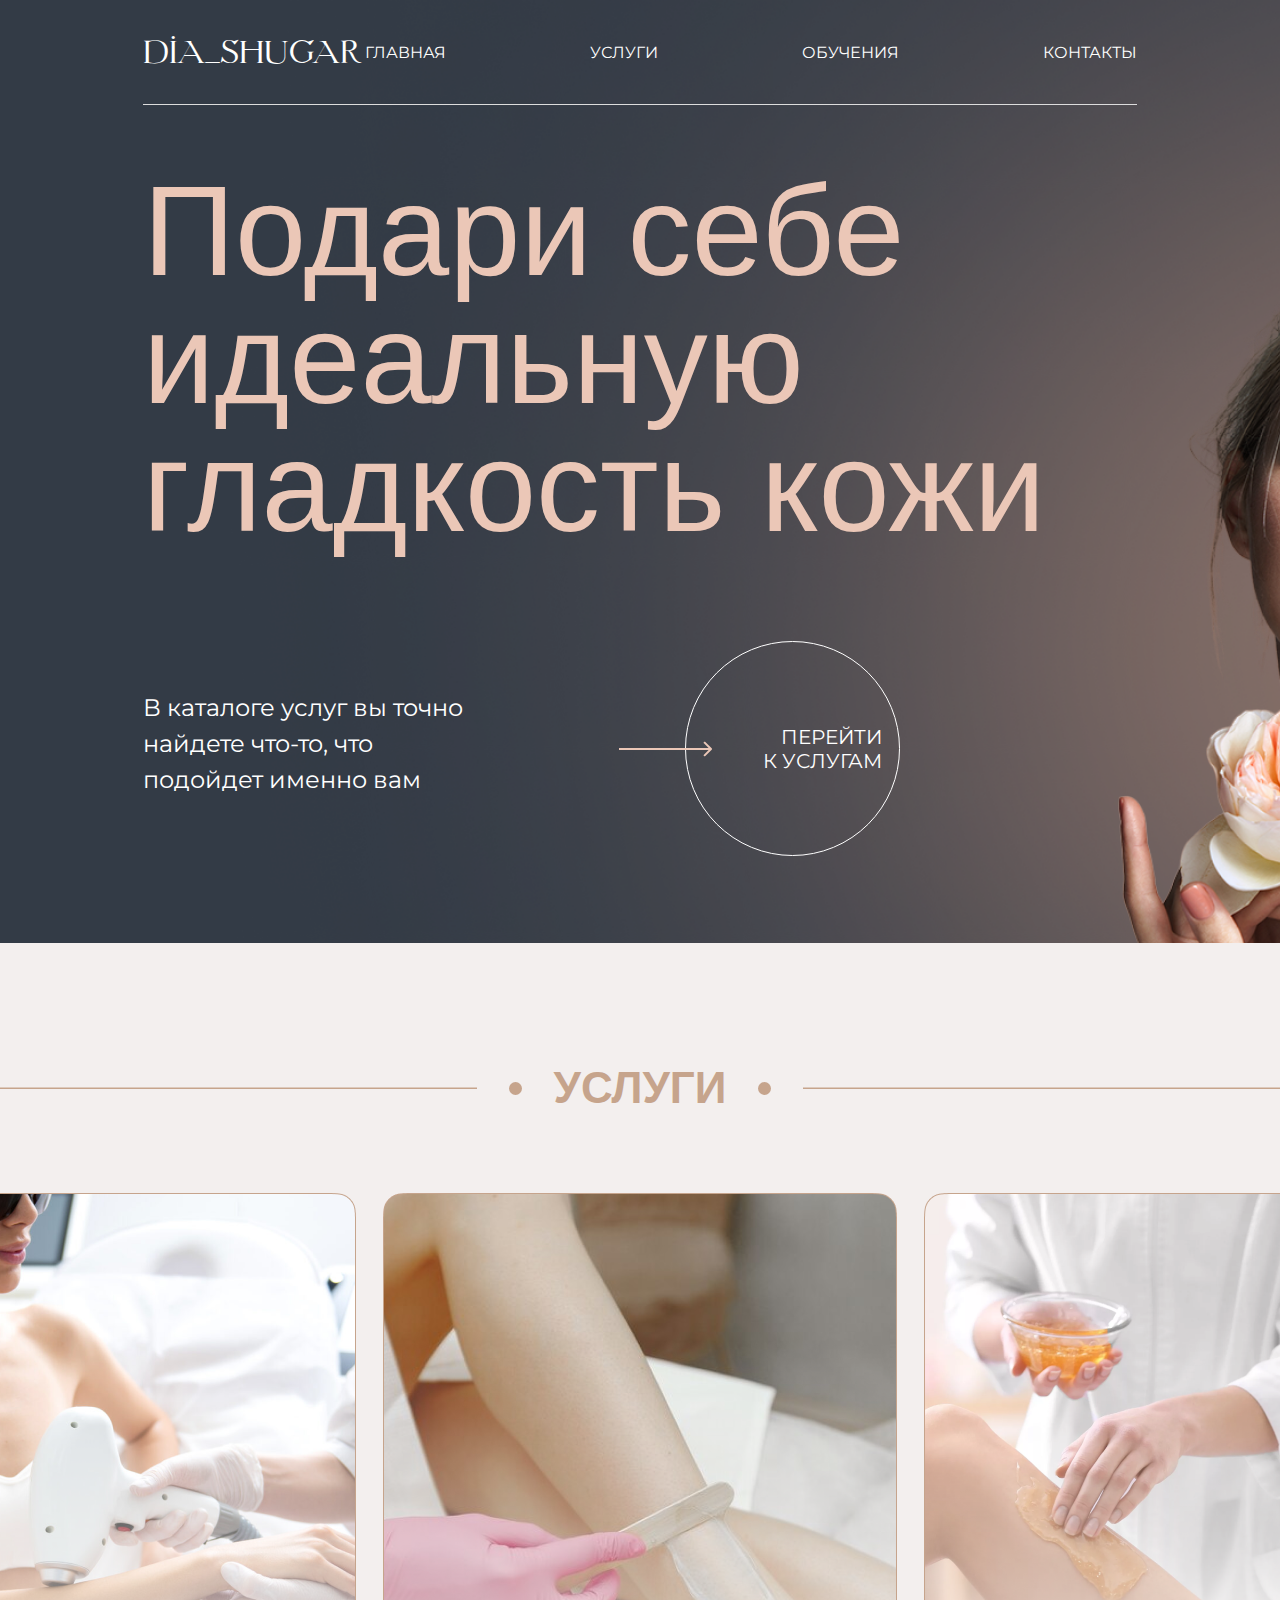
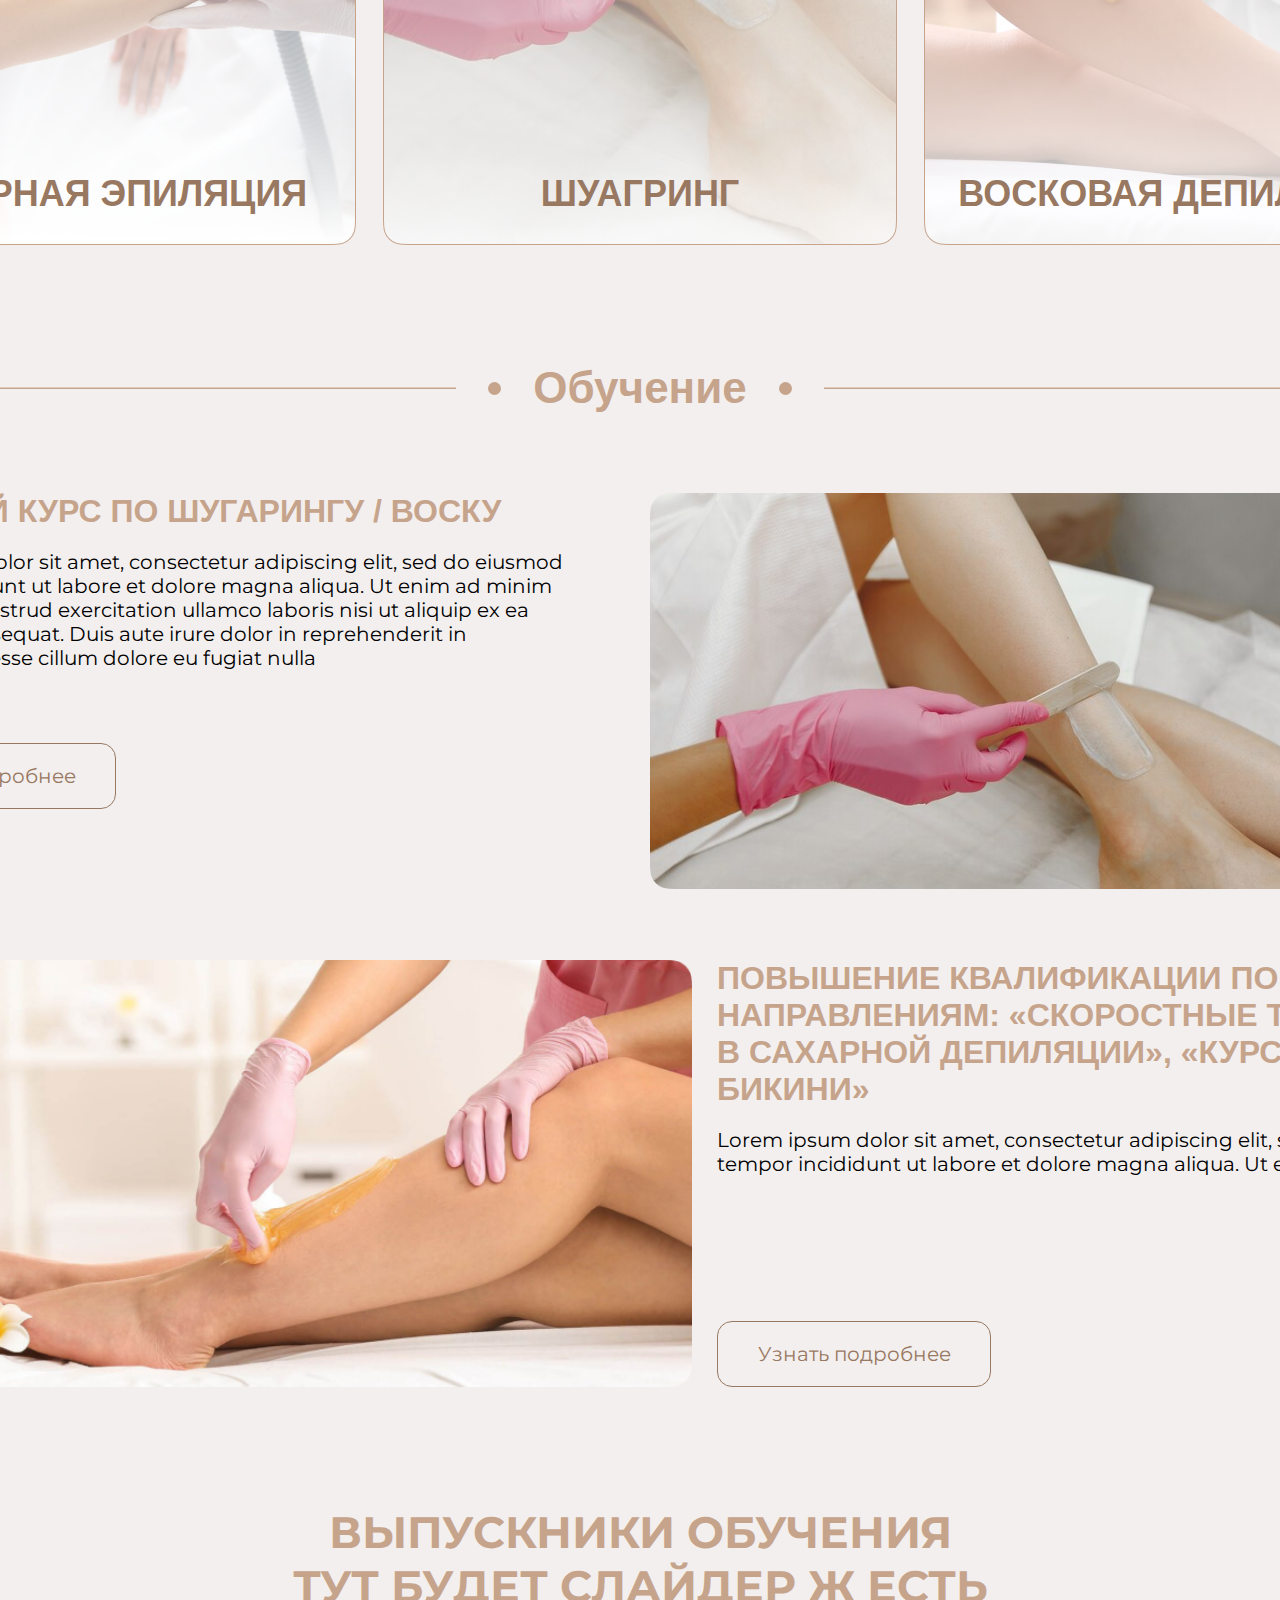
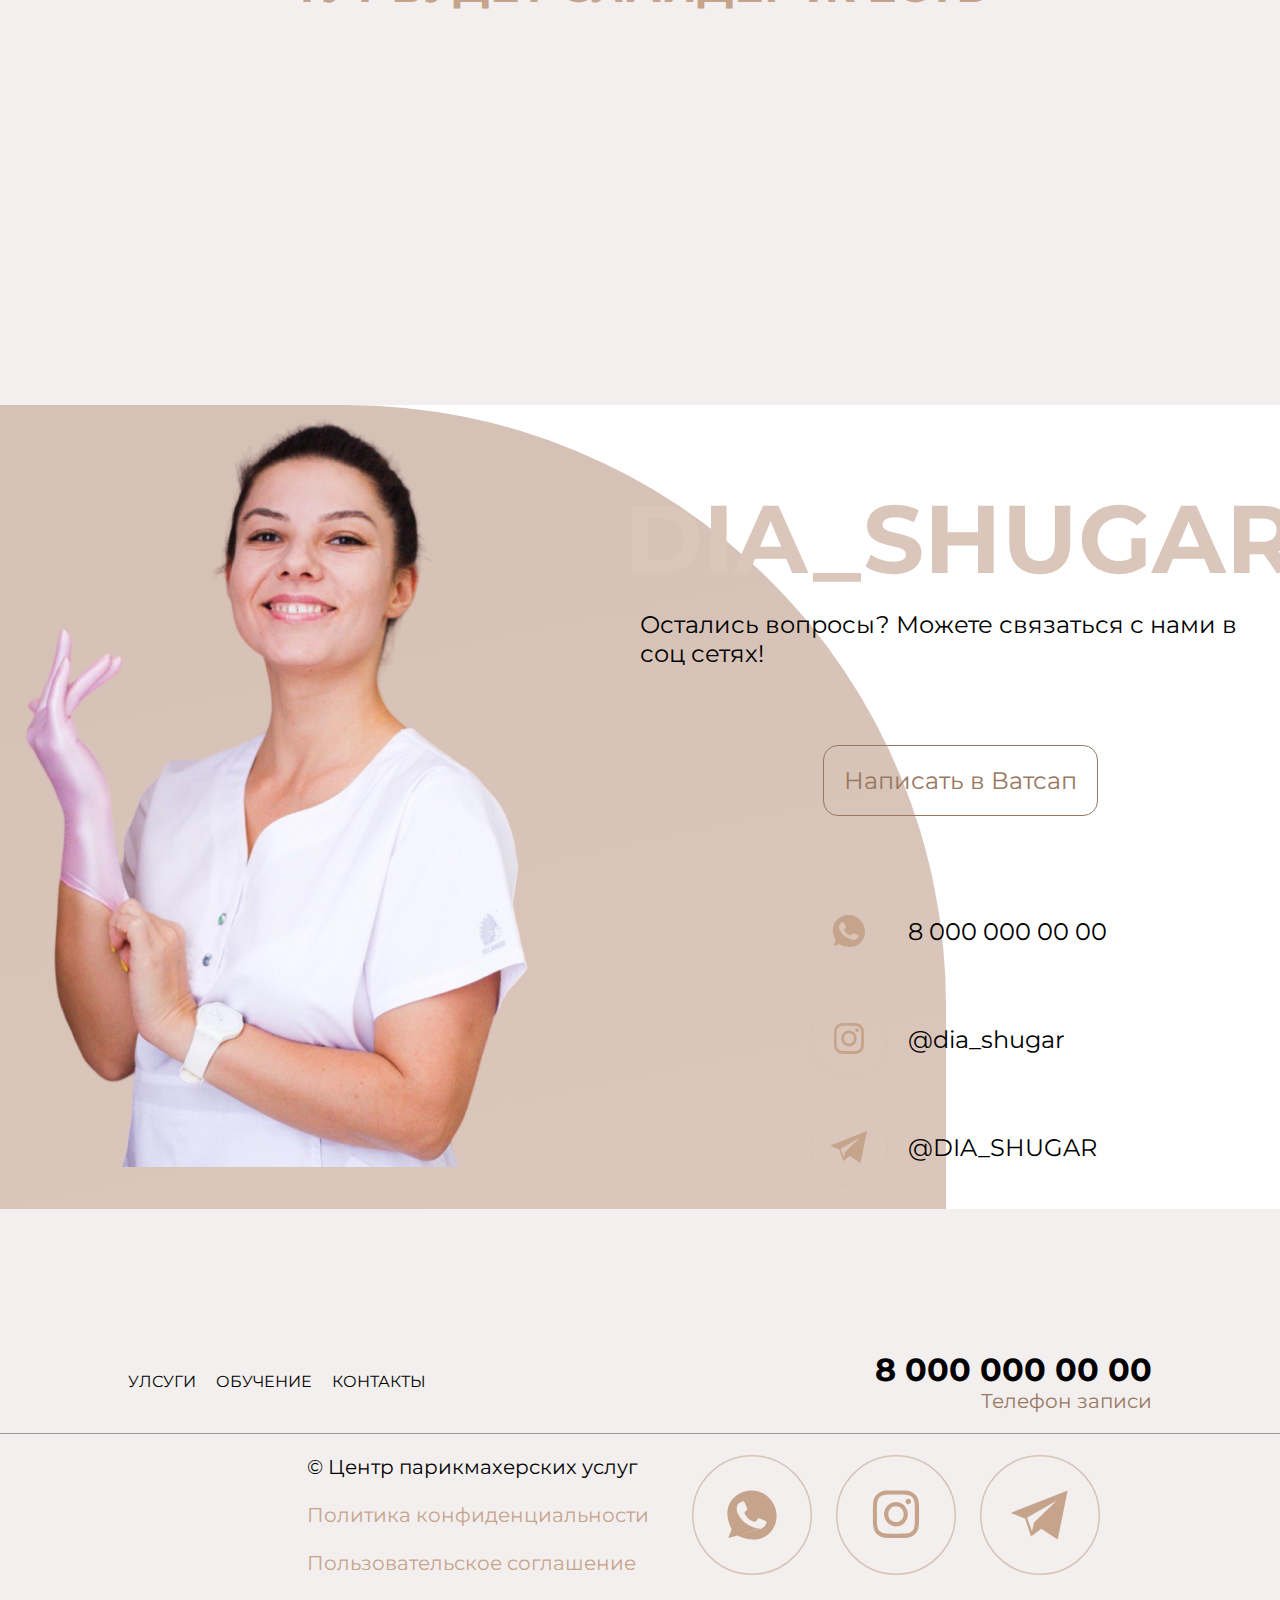
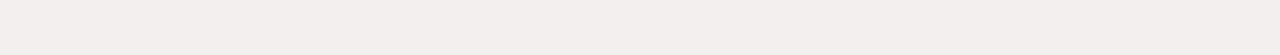
==== commit 3da72d57: "Update" ====
--- a/index.html
+++ b/index.html
@@ -74,11 +74,17 @@
             <div class="services_card_2 card">
                 <!-- <img src="img/sugaring.png" alt="#"> -->
                 <h1>Шуагринг</h1>
+                <div class="service_button">
+                    Узнать подробнее
+                </div>
             </div>
 
             <div class="services_card_3 card">
                 <!-- <img src="img/waxing.png" alt="#"> -->
                 <h1>Восковая депиляция</h1>
+                <div class="service_button">
+                    Узнать подробнее
+                </div>
             </div>
 
         </div>
--- a/css/style.css
+++ b/css/style.css
@@ -188,17 +188,18 @@
 }
 
 .services_card_1 {
-    background-image: url("/img/laserHairRemoval.png");
+    background-image: url("../img/laserHairRemoval.png");
+    text-transform: uppercase;
+    padding-bottom: 30px;
 }
 
 
 .services_card_3 {
-    background-image: url("/img/waxing.png");
-}
-
-.services_card_3 h1 {
-    margin-bottom: 44px;
-}
+    background-image: url("../img/waxing.png");    
+    text-transform: uppercase;
+    padding-bottom: 30px;
+}
+
 
 .card {
     display: flex;
@@ -207,14 +208,17 @@
     align-items: center;
     width: 514px;
     height: 652px;
+    cursor: pointer;
+}
+
+.card:hover .service_button{
+    display: flex;
 }
 
 .services_card_2 {
-    background-image: url("/img/sugaring.png");
-}
-
-.services_card_2 h1 {
-    margin-bottom: 44px;
+    background-image: url("../img/sugaring.png");
+    text-transform: uppercase;
+    padding-bottom: 30px;
 }
 
 .services_list_card h1 {
@@ -224,11 +228,10 @@
 }
 
 .service_button {
-    display: flex;
+    display: none;
     align-items: center;
     justify-content: center;
     border: 1px solid #C6A48C;
-    margin-bottom: 44px;
     padding: 10px;
     width: 274px;
     border-radius: 50px;
@@ -352,6 +355,14 @@
     display: flex;
     justify-content: center;
     background-color: white;
+    width: 100%;
+}
+
+.additional-information_left{
+    width: 50%;
+}
+.additional-information_right{
+    width: 50%;
 }
 
 .additional-information_left_background {
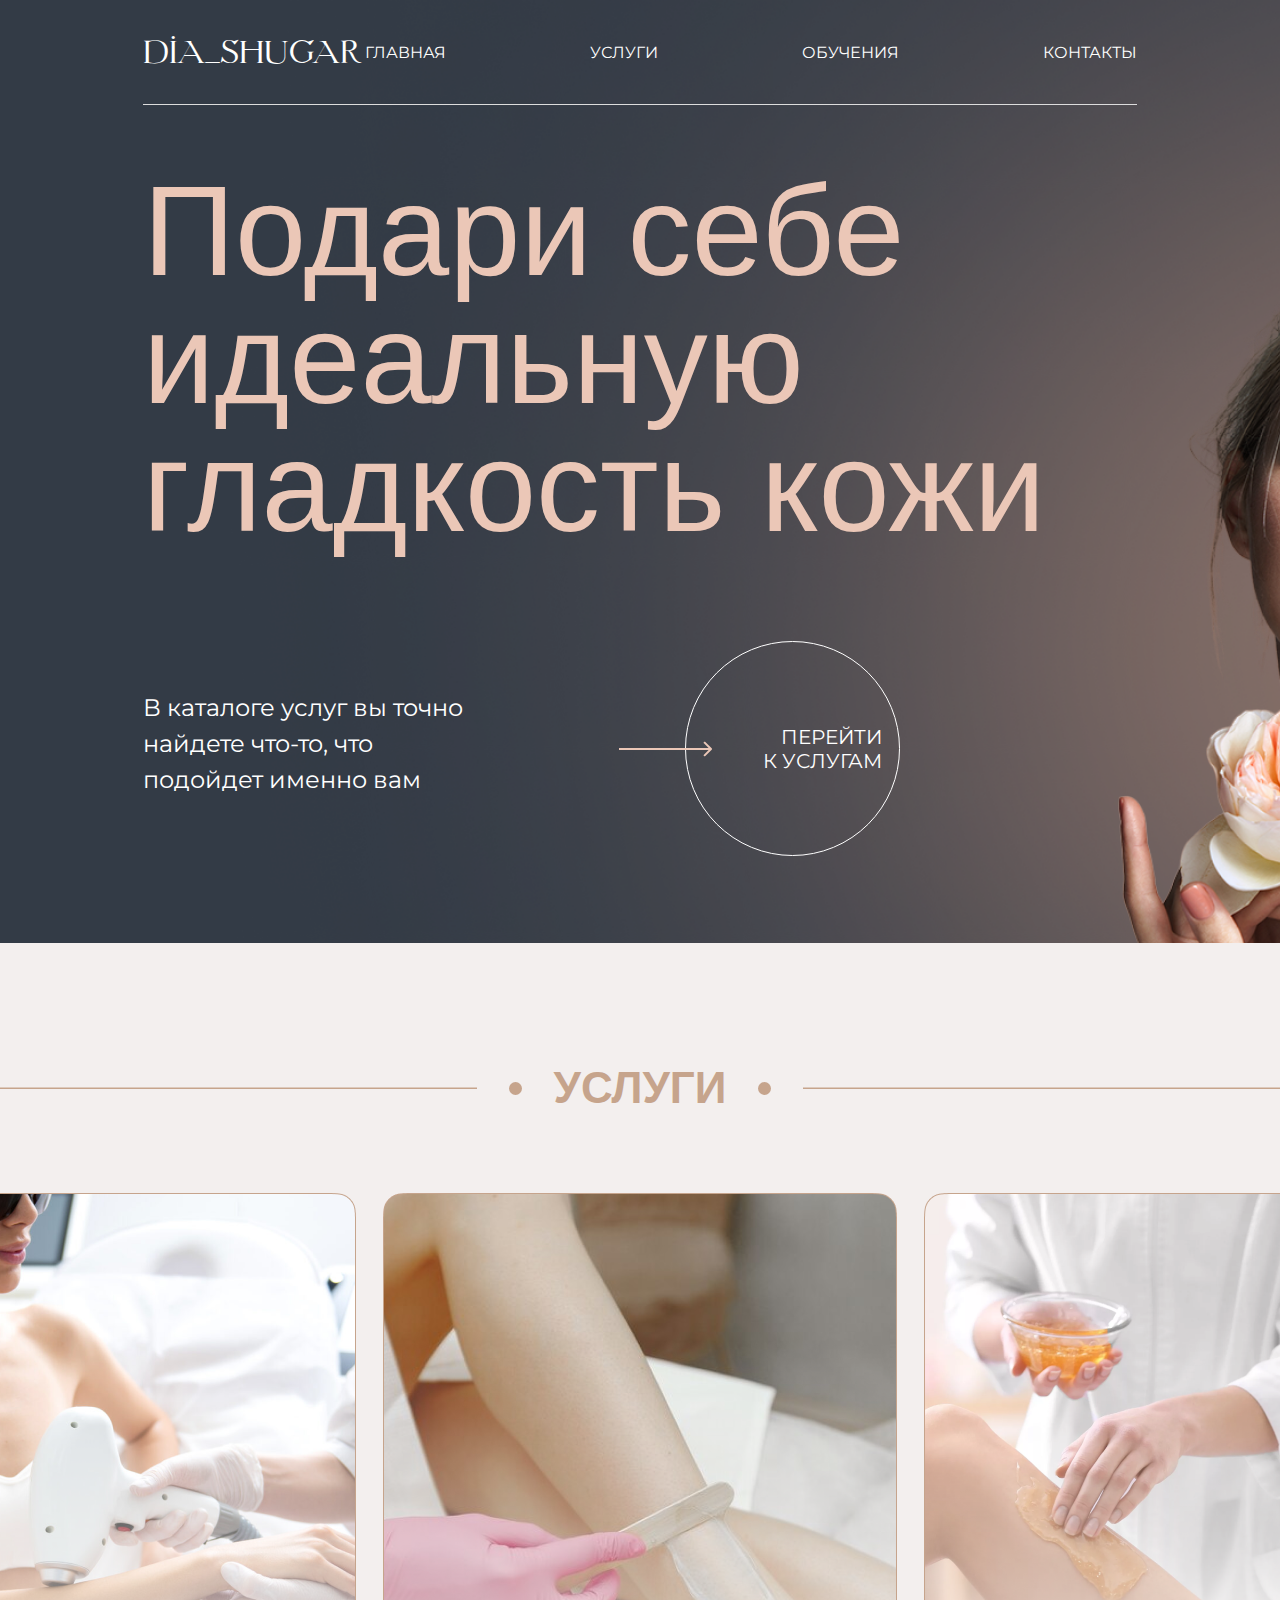
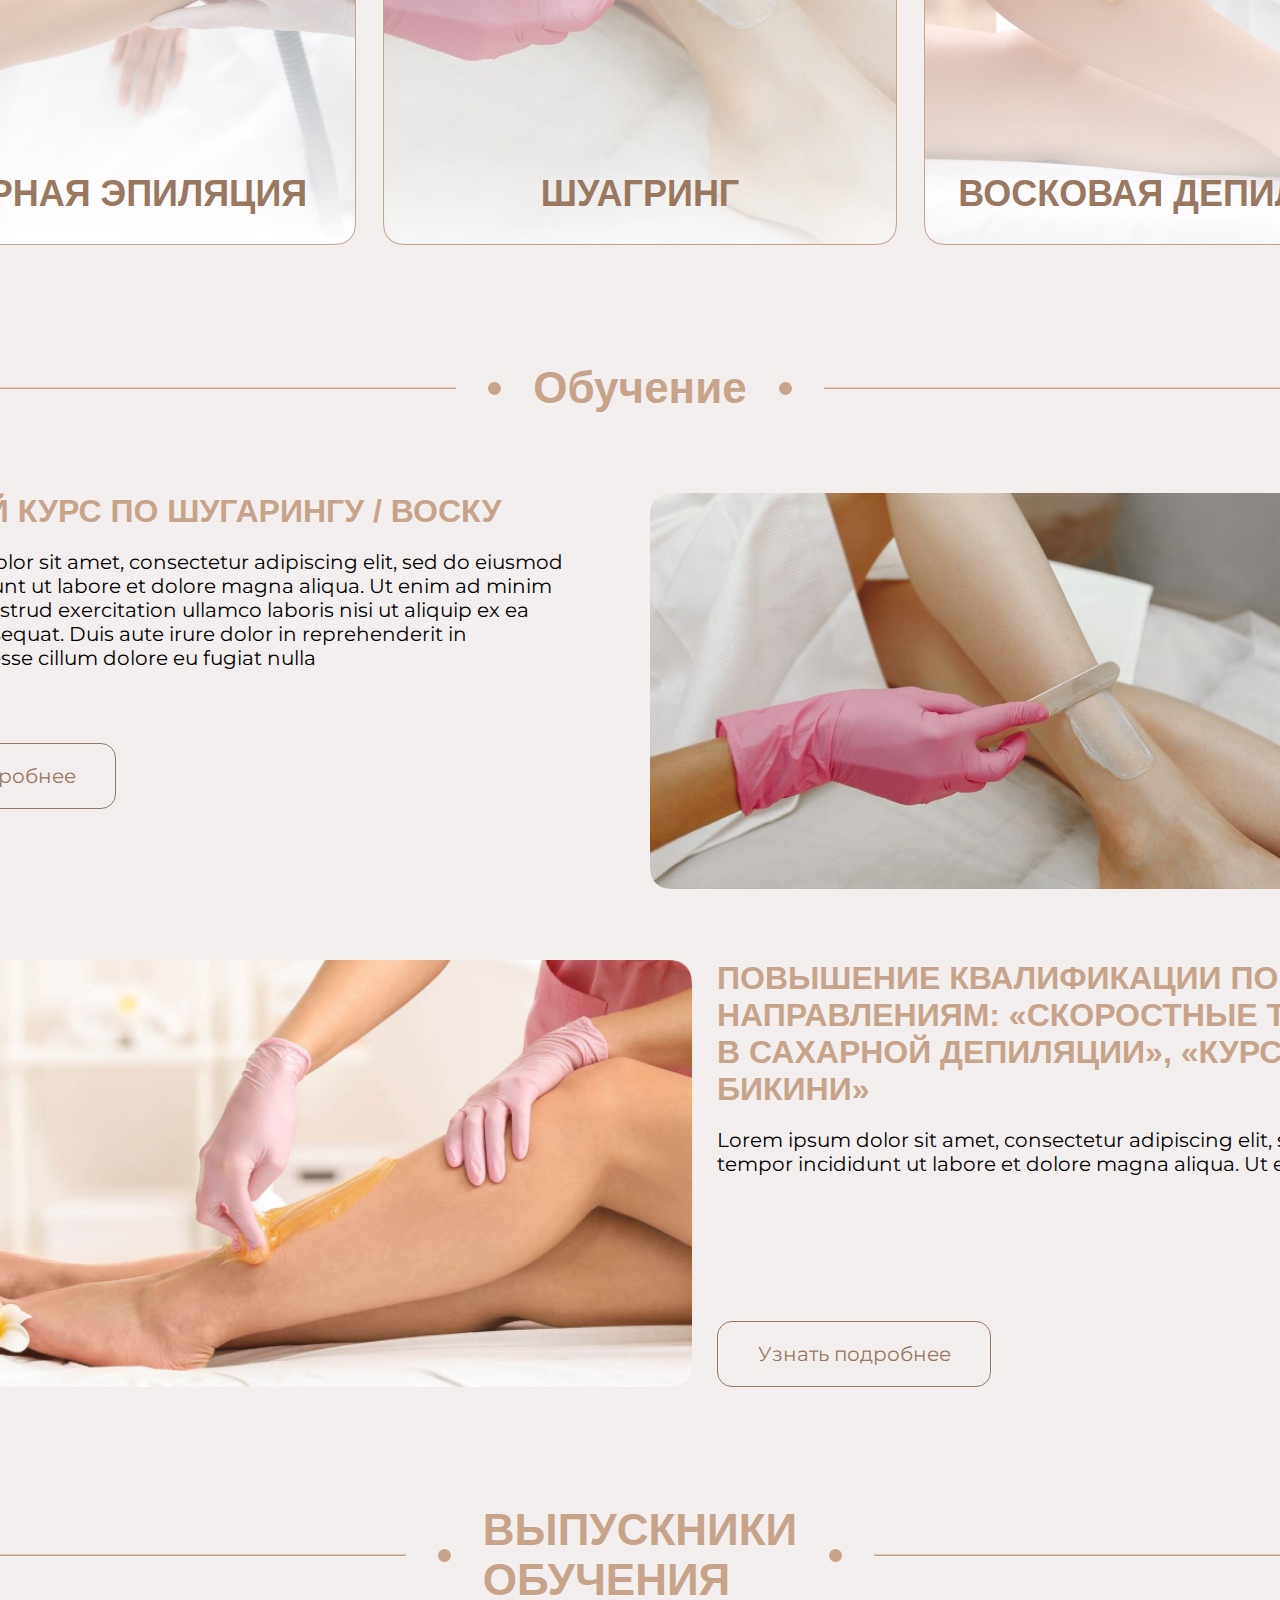
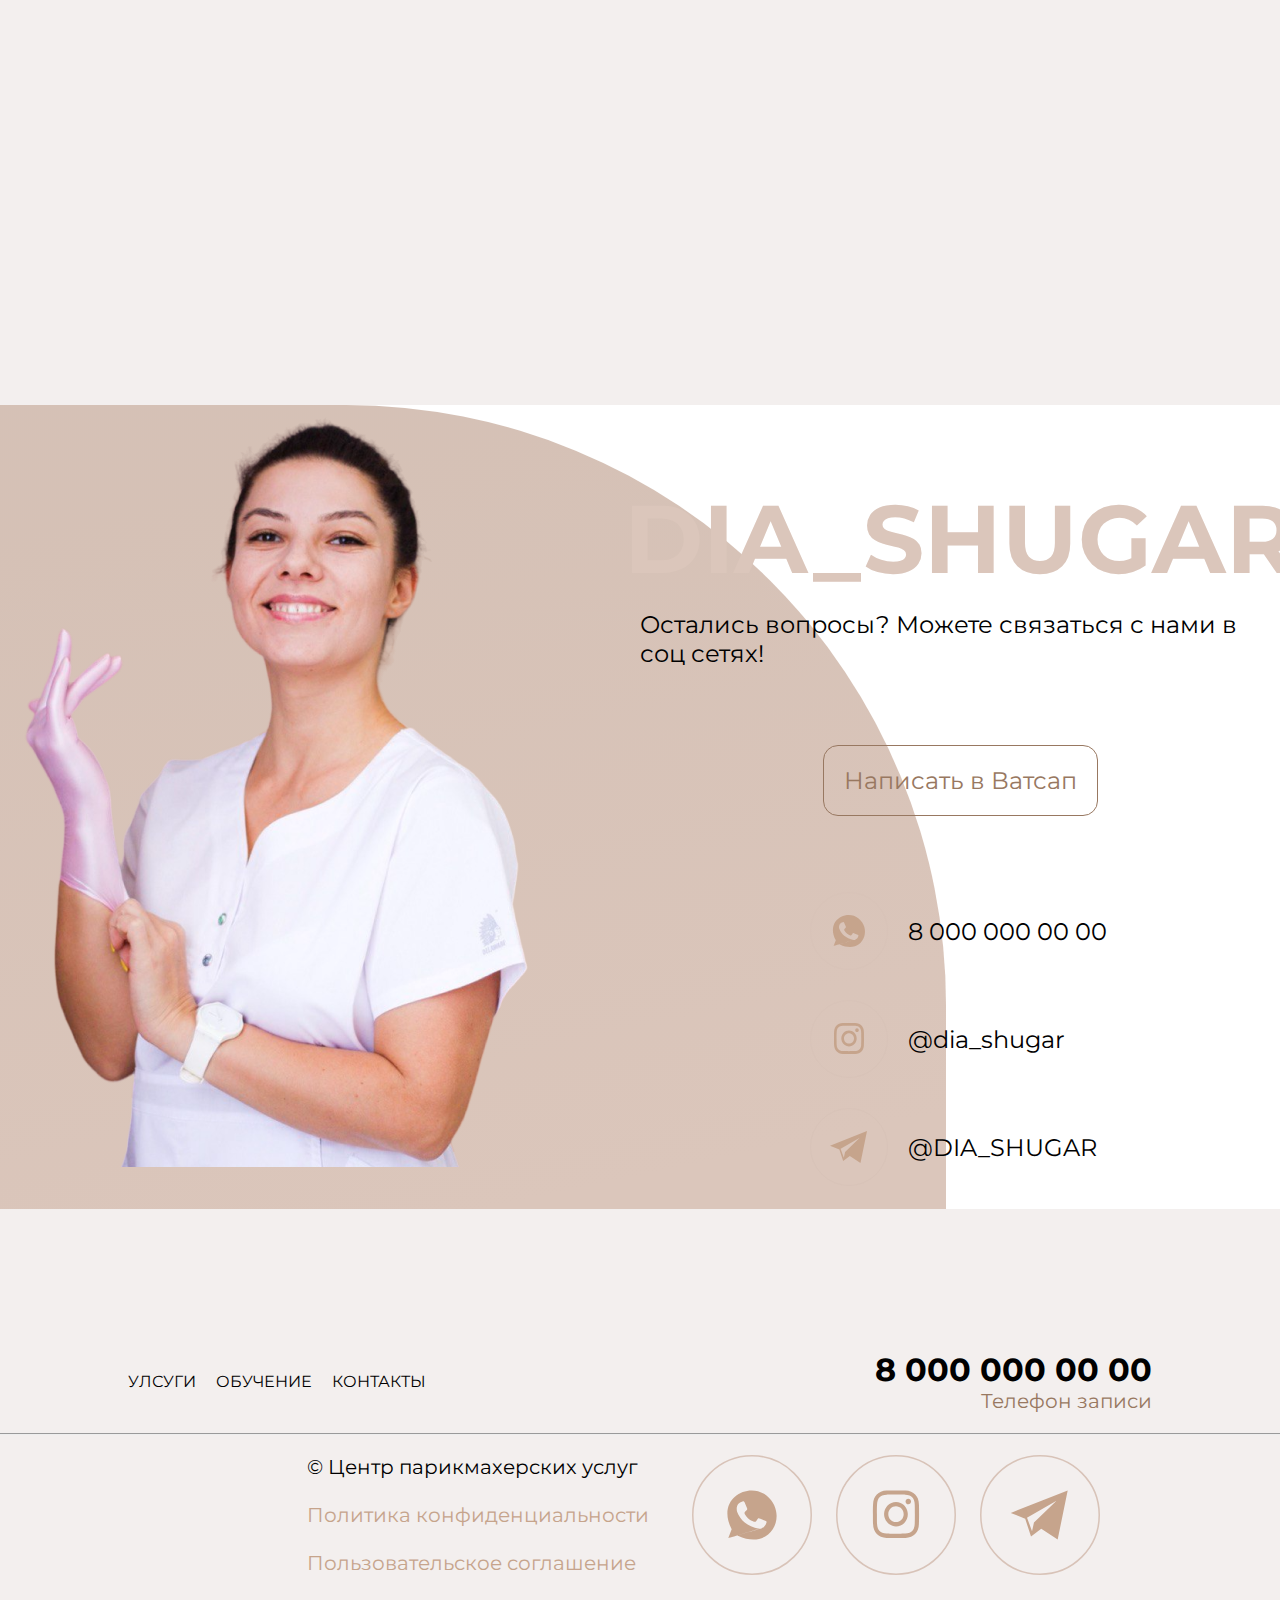
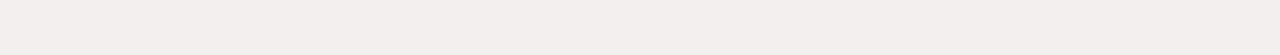
==== commit 7c3d2fef: "Update slider 1" ====
--- a/index.html
+++ b/index.html
@@ -5,9 +5,11 @@
     <meta charset="UTF-8">
     <meta name="viewport" content="width=device-width, initial-scale=1.0">
     <link rel="stylesheet" href="https://fonts.googleapis.com/css2?family=Montserrat:wght@400;700&display=swap">
+    <link rel="stylesheet" href="https://unpkg.com/swiper/swiper-bundle.min.css" />
 
     <link rel="stylesheet" href="css/style.css">
     <link rel="stylesheet" href="css/adaptive.css">
+    <link rel="stylesheet" href="css/normalize.css">
 
     <title>DIA_SHUGAR</title>
 </head>
@@ -18,10 +20,10 @@
             <h1>DIA_SHUGAR</h1>
             <nav>
                 <ul>
-                    <li><a href="index.html">ГЛАВНАЯ</a></li>
-                    <li><a href="#">УСЛУГИ</a></li>
-                    <li><a href="#">ОБУЧЕНИЯ</a></li>
-                    <li><a href="#">КОНТАКТЫ</a></li>
+                    <li><a href="/">ГЛАВНАЯ</a></li>
+                    <li><a href="#service">УСЛУГИ</a></li>
+                    <li><a href="#training">ОБУЧЕНИЯ</a></li>
+                    <li><a href="#additional-information">КОНТАКТЫ</a></li>
                 </ul>
             </nav>
         </div>
@@ -52,7 +54,7 @@
         </div>
     </div>
 
-    <section class="services">
+    <section class="services" id="service">
         <div class="title">
             <img src="img/point.svg" alt="">
             <img src="img/Line.png" alt="">
@@ -66,32 +68,30 @@
         <div class="services_list_card">
             <div class="services_card_1 card">
                 <h1>ЛАЗЕРНАЯ ЭПИЛЯЦИЯ</h1>
-                <div class="service_button">
+                <a href="laserRemoval.html" class="service_button">
                     Узнать подробнее
-                </div>
+                </a>
             </div>
 
             <div class="services_card_2 card">
-                <!-- <img src="img/sugaring.png" alt="#"> -->
                 <h1>Шуагринг</h1>
-                <div class="service_button">
+                <a href="sugaring.html" class="service_button">
                     Узнать подробнее
-                </div>
+                </a>
             </div>
 
             <div class="services_card_3 card">
-                <!-- <img src="img/waxing.png" alt="#"> -->
                 <h1>Восковая депиляция</h1>
-                <div class="service_button">
+                <a href="waxing.html" class="service_button">
                     Узнать подробнее
-                </div>
-            </div>
-
-        </div>
-
-    </section>
-
-    <section class="training">
+                </a>
+            </div>
+
+        </div>
+
+    </section>
+
+    <section class="training" id="training">
         <div class="title">
             <img src="img/point.svg" alt="">
             <img src="img/Line.png" alt="">
@@ -138,7 +138,8 @@
 
                 <div class="training-row_info">
                     <h2>
-                        ПОВЫШЕНИЕ КВАЛИФИКАЦИИ ПО НАПРАВЛЕНИЯМ: «СКОРОСТНЫЕ ТЕХНИКИ В САХАРНОЙ ДЕПИЛЯЦИИ», «КУРС ПО БИКИНИ»
+                        ПОВЫШЕНИЕ КВАЛИФИКАЦИИ ПО НАПРАВЛЕНИЯМ: «СКОРОСТНЫЕ ТЕХНИКИ В САХАРНОЙ ДЕПИЛЯЦИИ», «КУРС ПО
+                        БИКИНИ»
                     </h2>
 
                     <P>Lorem ipsum dolor sit amet, consectetur adipiscing elit, sed do eiusmod
@@ -161,22 +162,37 @@
     </section>
 
     <section class="graduates">
-        <div class="graduates-title">
+        <div class="title title-graduates">
+            <img src="img/point.svg" alt="">
+            <img src="img/line2.png" alt="">
+            <img src="img/point.svg" alt="">
             <h1>ВЫПУСКНИКИ ОБУЧЕНИЯ</h1>
-        </div>
-
-        <div class="graduates-list">
-            <h1>ТУТ БУДЕТ СЛАЙДЕР Ж ЕСТЬ</h1>
-
-        </div>
+            <img src="img/point.svg" alt="">
+            <img src="img/line2.png" alt="">
+            <img src="img/point.svg" alt="">
+        </div>
+
+
+        <div class="slider">
+            <div class="swiper-container mainSwiper">
+                <div class="swiper-wrapper">
+                  <div class="swiper-slide">
+                    
+                  </div>
+                </div>
+                <div class="swiper-button-next"></div>
+                <div class="swiper-button-prev"></div>
+              </div>
+        </div>
+
 
     </section>
 
     <section class="address">
     </section>
 
-    <section class="additional-information">
-        
+    <section class="additional-information" id="additional-information">
+
 
         <div class="additional-information_left">
             <div class="additional-information_left_background">
@@ -219,12 +235,12 @@
                     <img src="img/whatsap.svg" alt="">
                     8 000 000 00 00
                 </div>
-    
+
                 <div class="connection">
                     <img src="img/instagram.svg" alt="#">
                     @dia_shugar
                 </div>
-    
+
                 <div class="connection">
                     <img src="img/telegram.svg" alt="#">
                     @DIA_SHUGAR
@@ -270,6 +286,24 @@
 
     </footer>
 
+    <script src="https://code.jquery.com/jquery-3.6.4.min.js"></script>
+    <script src="https://unpkg.com/swiper/swiper-bundle.min.js"></script>
+    <script>
+        var swiper = new Swiper('.mainSwiper', {
+            slidesPerView: 3,
+            loop: true,
+            navigation: {
+                nextEl: '.swiper-button-next',
+                prevEl: '.swiper-button-prev',
+            },
+        });
+    </script>
+
+
+
+    <script src="js/header.js"></script>
+    <script src="js/footer.js"></script>
+    <script src="js/main.js"></script>
 </body>
 
 </html>--- a/css/style.css
+++ b/css/style.css
@@ -195,7 +195,7 @@
 
 
 .services_card_3 {
-    background-image: url("../img/waxing.png");    
+    background-image: url("../img/waxing.png");
     text-transform: uppercase;
     padding-bottom: 30px;
 }
@@ -211,8 +211,13 @@
     cursor: pointer;
 }
 
-.card:hover .service_button{
-    display: flex;
+.card:hover .service_button {
+    display: flex;
+}
+
+.card a {
+    text-decoration: none;
+    color: #987861;
 }
 
 .services_card_2 {
@@ -320,9 +325,7 @@
     gap: 87px;
 }
 
-.tra
-
-.training-row_right .training-row_info h2 {
+.tra .training-row_right .training-row_info h2 {
     width: 721px;
     height: 195px;
 }
@@ -358,10 +361,11 @@
     width: 100%;
 }
 
-.additional-information_left{
+.additional-information_left {
     width: 50%;
 }
-.additional-information_right{
+
+.additional-information_right {
     width: 50%;
 }
 
@@ -511,7 +515,8 @@
 }
 
 .bottom_footer_icons img {
-    max-width: 100%; /* Чтобы избежать изменения размеров изображения */
+    max-width: 100%;
+    /* Чтобы избежать изменения размеров изображения */
 }
 
 .secondary-pages h1 {
@@ -526,7 +531,7 @@
 .laserRemoval {
     display: flex;
     flex-direction: column;
-    padding: 183px 143px 0;
+    padding: 183px 143px 144px;
 }
 
 .laserRemoval_box_1 {
@@ -578,8 +583,20 @@
 }
 
 .laserRemoval_box_2_left_b1_title {
+    display: flex;
     margin-top: 32px;
     margin-bottom: 20px;
+    text-align: center;
+    align-items: center;
+    gap: 10px;
+}
+
+.laserRemoval_box_2_left_b1_title img {
+    padding: 10px;
+    border: 1px solid #C6A48C;
+    border-radius: 50%;
+    width: 50px;
+    height: 50px;
 }
 
 .laserRemoval_box_2_right {
@@ -651,7 +668,7 @@
 .laserRemoval_box_3_left p {
     display: flex;
     flex-direction: column;
-    width: 624px;   
+    width: 624px;
 }
 
 .laserRemoval_box_3_right h1 {
@@ -666,7 +683,7 @@
 
 .feedback {
     height: 400px;
-    background-color:#F3EFEE;
+    background-color: #F3EFEE;
 }
 
 .gift-certificates {
@@ -675,6 +692,7 @@
     align-items: center;
     height: 500px;
 }
+
 .gift-certificates_title h1 {
     font-family: var(--literature);
     font-size: 30px;
@@ -687,6 +705,7 @@
     padding-top: 187px;
     justify-content: center;
     gap: 84px;
+    padding-bottom: 144px;
 }
 
 .sugaring h1 {
@@ -717,8 +736,17 @@
 
 .sugaring_left_2_card_title {
     display: flex;
-    gap: 20px;
     width: 624px;
+    align-items: center;
+    gap: 10px;
+}
+
+.sugaring_left_2_card_title img {
+    padding: 10px;
+    border: 1px solid #987861;
+    border-radius: 50%;
+    width: 50px;
+    height: 50px;
 }
 
 .sugaring_left_2_card p {
@@ -728,7 +756,7 @@
 }
 
 .sugaring_left_2_card h2 {
-    font-size: 20px;   
+    font-size: 20px;
 }
 
 
@@ -764,6 +792,7 @@
     display: flex;
     margin-top: 32px;
     gap: 20px;
+    align-items: center;
 }
 
 .waxing {
@@ -771,6 +800,7 @@
     padding-top: 167px;
     gap: 64px;
     justify-content: center;
+    padding-bottom: 144px;
 }
 
 
@@ -796,6 +826,15 @@
 .waxing_left_2_card_title {
     display: flex;
     gap: 20px;
+    align-items: center;
+}
+
+.waxing_left_2_card_title img {
+    padding: 10px;
+    border: 1px solid #987861;
+    border-radius: 50%;
+    width: 50px;
+    height: 50px;
 }
 
 .waxing_left_2_card {
@@ -865,7 +904,7 @@
     margin-top: 31px;
     gap: 30px;
     width: 624px;
-    margin-left: 119px;
+    margin-left: 80px;
 }
 
 .waxing_right_4 {
@@ -873,7 +912,7 @@
     flex-direction: column;
 }
 
-.waxing_right_4  {
+.waxing_right_4 {
     margin-top: 85px;
 }
 
@@ -896,4 +935,44 @@
 
 .additional-information_right_left_mobile {
     display: none;
+}
+
+.laserRemoval_box_2_right_text_phone {
+    display: flex;
+    justify-content: center;
+    align-items: center;
+    text-align: center;
+    padding: 20px;
+    border: 1px solid #C6A48C;
+    border-radius: 50%;
+    width: 50px;
+    height: 50px;
+    color: #987861;
+}
+
+.laserRemoval_box_2_right_text {
+    margin-bottom: 20px;
+}
+
+.slider {
+    width: 100%;
+    margin-bottom: 50px;
+    position: relative;
+    display: flex;
+    justify-content: center;
+    padding: 0 150px;
+}
+
+.swiper-container {
+    width: 100%;
+    height: 100%;
+    overflow: hidden;
+}
+
+.swiper-wrapper{
+    width: 100%;
+}
+
+.swiper-slide{
+    width: 100%;
 }--- a/css/adaptive.css
+++ b/css/adaptive.css
@@ -1,600 +1,37 @@
-/* Адаптивый дизайн для главной страницы */
-@media (min-width: 320px) and (max-width: 768px) { 
+/* Адаптивный дизайн для восковой депиляции*/
+@media (min-width: 320px) and (max-width: 768px) {
     header {
-        display: none;
+        display: none;    
     }
 
-    .services {
+    .waxing {
+        flex-direction: column;
         padding-top: 0;
-        padding-top: 20px;
     }
 
-    .services_list_card {
-        flex-direction: column;
-        align-items: center;
+    .waxing_left_2 h1 {
+        font-size: 16px;
+    }
+
+    .waxing_left_2_card p {
         width: 300px;
     }
 
-    .services_list_card .card {
-        width: 280px;
-        border: 1px solid #C6A48C;
-        border-radius: 20px;
-    }
-
-    .services_list_card .card h1 {
-        font-size: 30px;
-    }
-
-    .service_button {
-        width: auto;
-    }
-
-    .title {
-        margin-bottom: 30px;
-    }
-    .title img {
-        display: none;
-    }
-
-    .training {
-        padding-top: 20px;
-        justify-content: center;
-    }
-
-    .training img {
-        /* display: none; */
+    .waxing_right_1 p {
         width: 300px;
     }
 
-    .training-row_left {
-        flex-direction: column;
-        gap: 30px;
+    .waxing_right_2 h1 {
+        font-size: 20px;
     }
 
-    .training-row_info {
-        display: flex;
-        flex-direction: column;
-    }
-
-    .training-row_info h2 {
-        font-size: 20px;
+    .waxing_right_2 p {
         width: 300px;
     }
 
-    .training-row_info p {
-        font-size: 16px;
+    
+
+    .waxing_right_3_list_card p {
         width: 300px;
     }
-
-    .btnLearnMore {
-        margin-top: 70px;
-        align-items: center;
-        justify-content: center;
-    }
-
-    .training-row_right {
-        display: block;
-    }
-
-    .desktop_image {
-        display: none;
-    }
-
-    .training-row_right_mobile {
-        display: block;
-    }
-
-
-    .graduates {
-        display: none;
-    }
-
-    .additional-information {
-        flex-direction: column;
-    }
-
-    .additional-information_left_background {
-        width: auto;
-        height: 431px;
-    }
-
-    .additional-information_left_background img {
-        width: 310px;
-        height: auto;
-    }
-
-    .additional-information_right h1 {
-        font-size: 40px;
-    }
-
-    .additional-information_right p {
-        font-size: 18px;
-    }
-
-    .sendInWhatsApp {
-        margin-top: 0;
-        margin-top: 20px;
-    }
-
-    footer {
-        display: none;
-    }
-
-    .banner-box {
-        display: none;
-    }
-}
-
-@media (min-width:768px) and (max-width: 1200px) {
-    header {
-        display: none;
-    }
-
-    .services {
-        padding-top: 0;
-        padding-top: 20px;
-    }
-
-    .services_list_card {
-        justify-content: center;
-    }
-
-    .services_list_card .card {
-        border: 1px solid #C6A48C;
-        border-radius: 20px;
-    }
-
-    .services_list_card .card h1 {
-        font-size: 30px;
-    }
-
-    .card {
-        display: flex;
-        width: 200px;
-        /* flex-direction: column; */
-    }
-
-    .service_button {
-        width: auto;
-    }
-
-    .title {
-        margin-bottom: 30px;
-    }
-    .title img {
-        display: none;
-    }
-
-    .training {
-        padding-top: 20px;
-        justify-content: center;
-    }
-
-    .training img {
-        /* display: none; */
-        width: 300px;
-    }
-
-    .training-row_left {
-        flex-direction: column;
-        align-items: center;
-        gap: 30px;
-    }
-
-    .training-row_info {
-        display: flex;
-        flex-direction: column;
-        align-items: center;
-    }
-
-    .training-row_info h2 {
-        font-size: 20px;
-        /* width: 300px; */
-    }
-
-    .training-row_info p {
-        font-size: 16px;
-        height: 20px;
-    }
-
-    .btnLearnMore {
-        align-items: center;
-        justify-content: center;
-    }
-
-    .training-row_right {
-        display: block;
-    }
-
-    .desktop_image {
-        display: none;
-    }
-
-    .training-row_right_mobile {
-        display: flex;
-        justify-content: center;
-        align-items: center;
-    }
-
-    .training-row_right_mobile {
-        margin-top: 40px;
-    }    
-
-
-    .graduates {
-        display: none;
-    }
-
-    .additional-information {
-        /* flex-direction: column; */
-    }
-
-    .additional-information_left_background {
-        width: auto;
-        height: 431px;
-    }
-
-    .additional-information_left_background img {
-        width: 310px;
-        height: auto;
-    }
-
-    .additional-information_right h1 {
-        font-size: 40px;
-    }
-
-    .additional-information_right p {
-        font-size: 18px;
-    }
-
-    .sendInWhatsApp {
-        margin-top: 0;
-        margin-top: 20px;
-    }
-
-    .additional-information_right_left {
-        display: none;
-    }
-
-    .additional-information_right_left_mobile {
-        display: flex;
-        flex-direction: column;
-        margin-left: 20px;
-        margin-top: 120px;
-    }
-
-    .connection img {
-        height: 30px;
-        width: 30px;
-    }
-
-    .additional-information_right_left_mobile_container {
-        display: none;
-        flex-direction: column;
-    }
-
-    footer {
-        display: none;
-    }
-
-    .banner-box {
-        display: none;
-    }
-}
-
-/* Адпативный дизайн для лазерной депиляции */
-@media (min-width: 320px) and (max-width: 768px) {
-    .laserRemoval {
-        padding: 0;
-        align-items: center;
-    }
-
-    .laserRemoval_box_1 {
-        flex-direction: column;
-        margin-top: 20px;
-        margin-left: 20px;
-        margin-right: 20px;
-        margin-bottom: 20px;
-    }
-
-    .laserRemoval_box_1_left {
-        align-items: center;
-    }
-
-    .laserRemoval_box_1_left h1 {
-        font-size: 25px;
-    }
-
-    .laserRemoval_box_1_left img {
-        width: 300px;
-    }
-
-    .laserRemoval_box_1 p {
-        width: 400px;
-    }
-
-    .laserRemoval_box_1_right {
-        display: flex;
-        flex-direction: column;
-        align-items: center;
-        gap: 0px;
-    }
-
-    .laserRemoval_box_1_right {
-        align-items: center;
-    }
-
-    .laserRemoval_box_1_right h1 {
-        width: auto;
-        font-size: 25px;
-    }
-
-    .laserRemoval_box_1_right p {
-        font-size: 18px;
-        width: auto;
-    }
-
-    .laserRemoval_box_2 {
-        margin-left: 20px;
-        margin-right: 20px;
-    }
-
-    .laserRemoval_box_2_right {
-        gap: 0px;
-    }
-
-    .laserRemoval_box_2 {
-        flex-direction: column;
-        gap: 10px;
-    }
-
-    .laserRemoval_box_2_left h1 {
-        font-size: 20px;
-        margin-top: 0;
-    }
-
-    .laserRemoval_box_2_left_b {
-        width: auto;
-    }
-
-
-    .laserRemoval_box_3 {
-        display: none;
-    }
-
-    .before-after {
-        display: none;
-    }
-
-    .feedback {
-        display: none;
-    }
-
-    .gift-certificates {
-        display: none;
-    }
-}
-
-@media (min-width:768px) and (max-width: 1200px) {
-    .laserRemoval {
-        padding: 0;
-        align-items: center;
-    }
-
-    .laserRemoval_box_1 {
-        flex-direction: column;
-        margin-top: 20px;
-        margin-left: 20px;
-        margin-right: 20px;
-        margin-bottom: 20px;
-    }
-
-    .laserRemoval_box_1_left {
-        align-items: center;
-    }
-
-    .laserRemoval_box_1_left h1 {
-        font-size: 25px;
-    }
-
-    .laserRemoval_box_1_left img {
-        width: auto;
-    }
-
-    .laserRemoval_box_1 p {
-        width: 400px;
-    }
-
-    .laserRemoval_box_1_right {
-        display: flex;
-        flex-direction: column;
-        align-items: center;
-        gap: 0px;
-    }
-
-    .laserRemoval_box_1_right {
-        align-items: center;
-    }
-
-    .laserRemoval_box_1_right h1 {
-        width: auto;
-        font-size: 25px;
-    }
-
-    .laserRemoval_box_1_right p {
-        font-size: 18px;
-        width: auto;
-    }
-
-    .laserRemoval_box_2 {
-        margin-left: 20px;
-        margin-right: 20px;
-    }
-
-    .laserRemoval_box_2_right {
-        gap: 0px;
-    }
-
-    .laserRemoval_box_2 {
-        flex-direction: column;
-        gap: 10px;
-    }
-
-    .laserRemoval_box_2_left h1 {
-        font-size: 20px;
-        margin-top: 0;
-    }
-
-    .laserRemoval_box_2_left_b {
-        width: auto;
-    }
-
-
-    .laserRemoval_box_3 {
-        display: none;
-    }
-
-    .before-after {
-        display: none;
-    }
-
-    .feedback {
-        display: none;
-    }
-
-    .gift-certificates {
-        display: none;
-    }
-}
-
-/*Адаптивный дизайн для шугаринга*/
-@media (min-width: 320px) and (max-width: 768px) {
-    header {
-        display: none;
-    }
-
-    .sugaring {
-        flex-direction: column;
-        align-items: center;
-        padding-top: 0;
-    }
-
-    .sugaring_left_1 img {
-        width: 300px;
-    }
-
-    .sugaring_left_2 h1 {
-        font-size: 20px;
-        width: 300px;
-    }
-
-    .sugaring_left_2_card .sugaring_left_2_card_title {
-        width: 300px;
-    }
-
-    .sugaring_left_2_card p {
-        width: 300px;
-    }
-
-    .sugaring_right {
-        display: flex;
-        flex-direction: column;
-        align-items: center;
-    }
-
-    .sugaring_right p {
-        font-size: 16px;
-        width: 300px;
-    }
-
-    .sugaring_right_2 {
-        align-items: center;
-    }
-
-    .sugaring_right_2 h1 {
-        font-size: 20px;
-        text-align: center;
-    }
-
-    .sugaring_right_2_card {
-        align-items: center;
-    }
-}
-
-@media (min-width:768px) and (max-width: 1200px) {
-    header {
-        display: none;
-    }
-
-    .sugaring {
-        flex-direction: column;
-        align-items: center;
-        padding-top: 0;
-    }
-
-    .sugaring_left_1 img {
-        width: 300px;
-    }
-
-    .sugaring_left_2 {
-        /* flex-direction: column; */
-    }
-
-    .sugaring_left_2 h1 {
-        font-size: 20px;
-        width: 300px;
-    }
-
-    .sugaring_left_2_card .sugaring_left_2_card_title {
-        width: 300px;
-    }
-
-    .sugaring_left_2_card p {
-        width: 300px;
-    }
-
-    .sugaring_right {
-        display: flex;
-        flex-direction: column;
-        align-items: center;
-    }
-
-    .sugaring_right p {
-        font-size: 16px;
-        width: 300px;
-    }
-
-    .sugaring_right_2 {
-        align-items: center;
-    }
-
-    .sugaring_right_2 h1 {
-        font-size: 20px;
-        text-align: center;
-    }
-
-    .sugaring_right_2_card {
-        align-items: center;
-    }
-}
-
-/* Адаптивный дизайн для восковой депиляции*/
-@media (min-width: 320px) and (max-width: 768px) {
-    header {
-        display: none;
-    }
-
-    .waxing {
-        padding-top: 0;
-        flex-direction: column;
-        align-items: center;
-    }
-
-    .waxing_left_2_card h1 {
-        font-size: 20px;
-    }
-
-    .waxing_right {
-        display: none;
-    }
 }